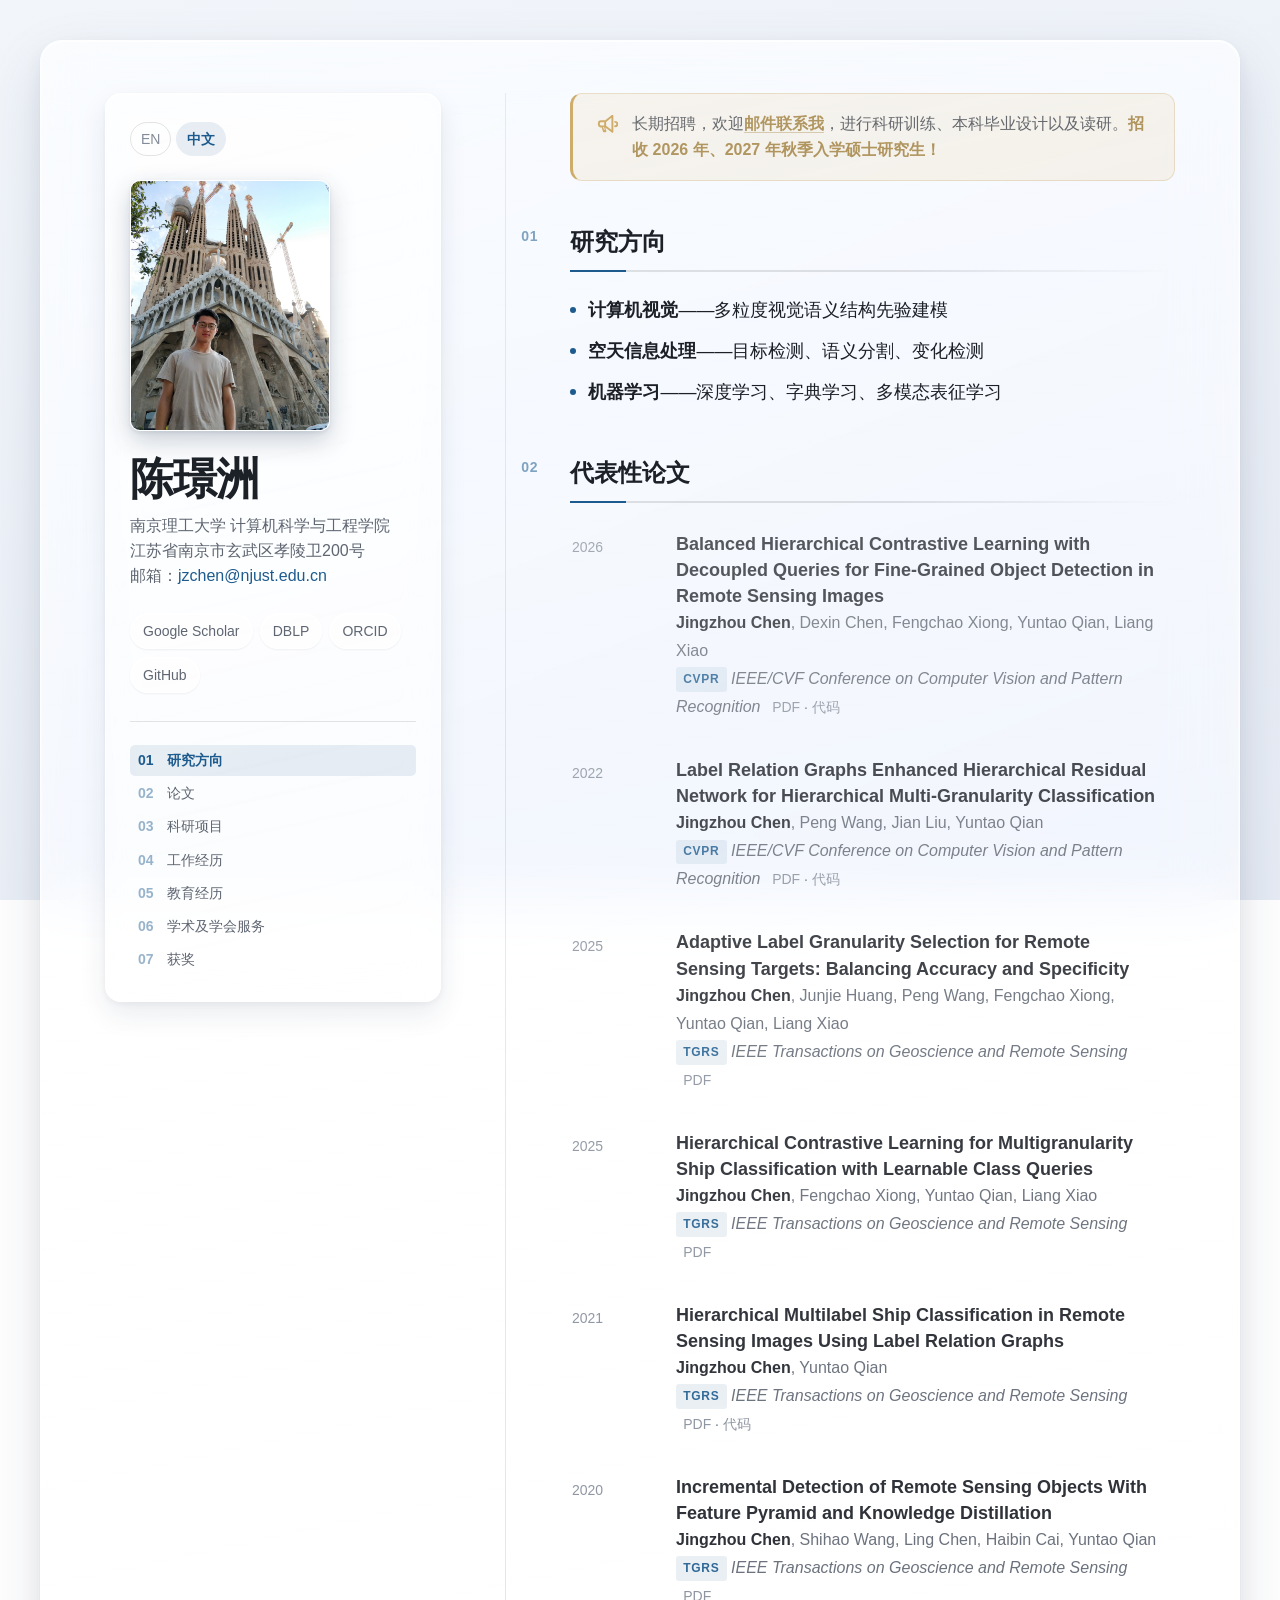
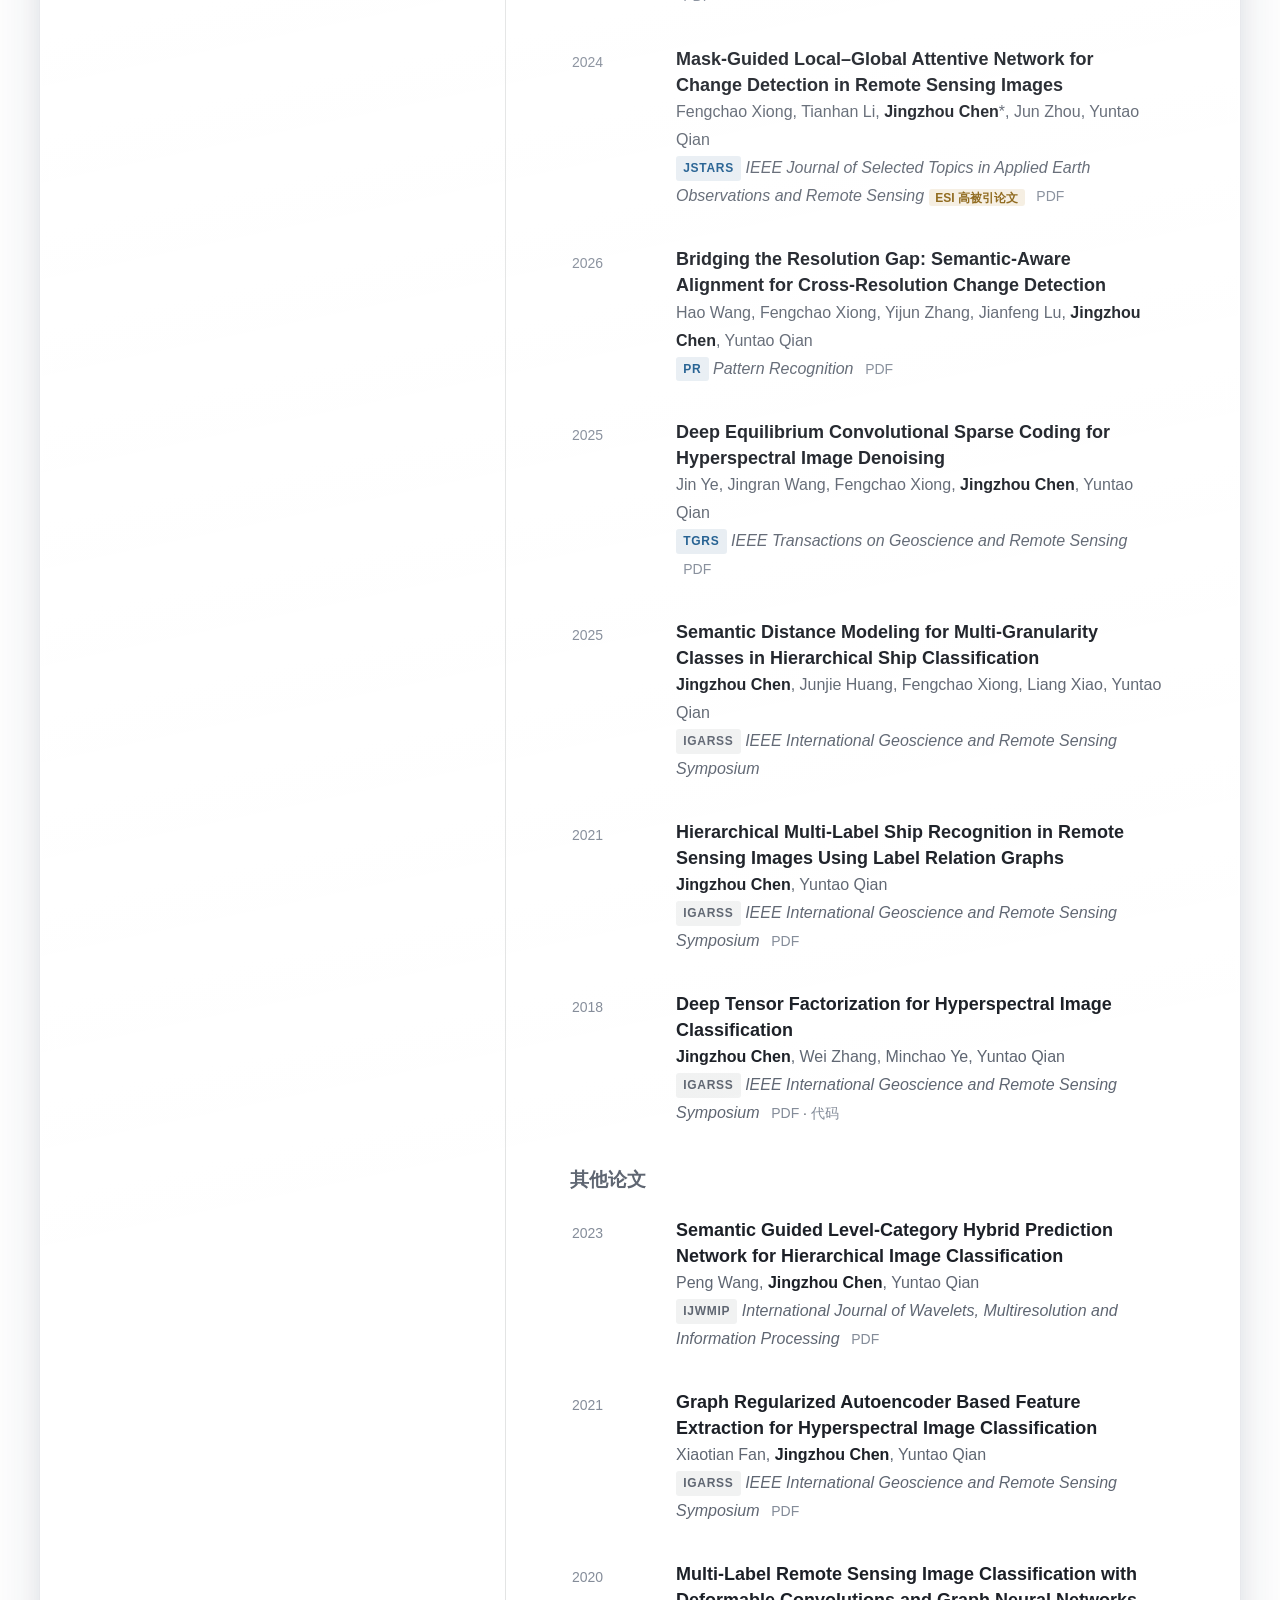
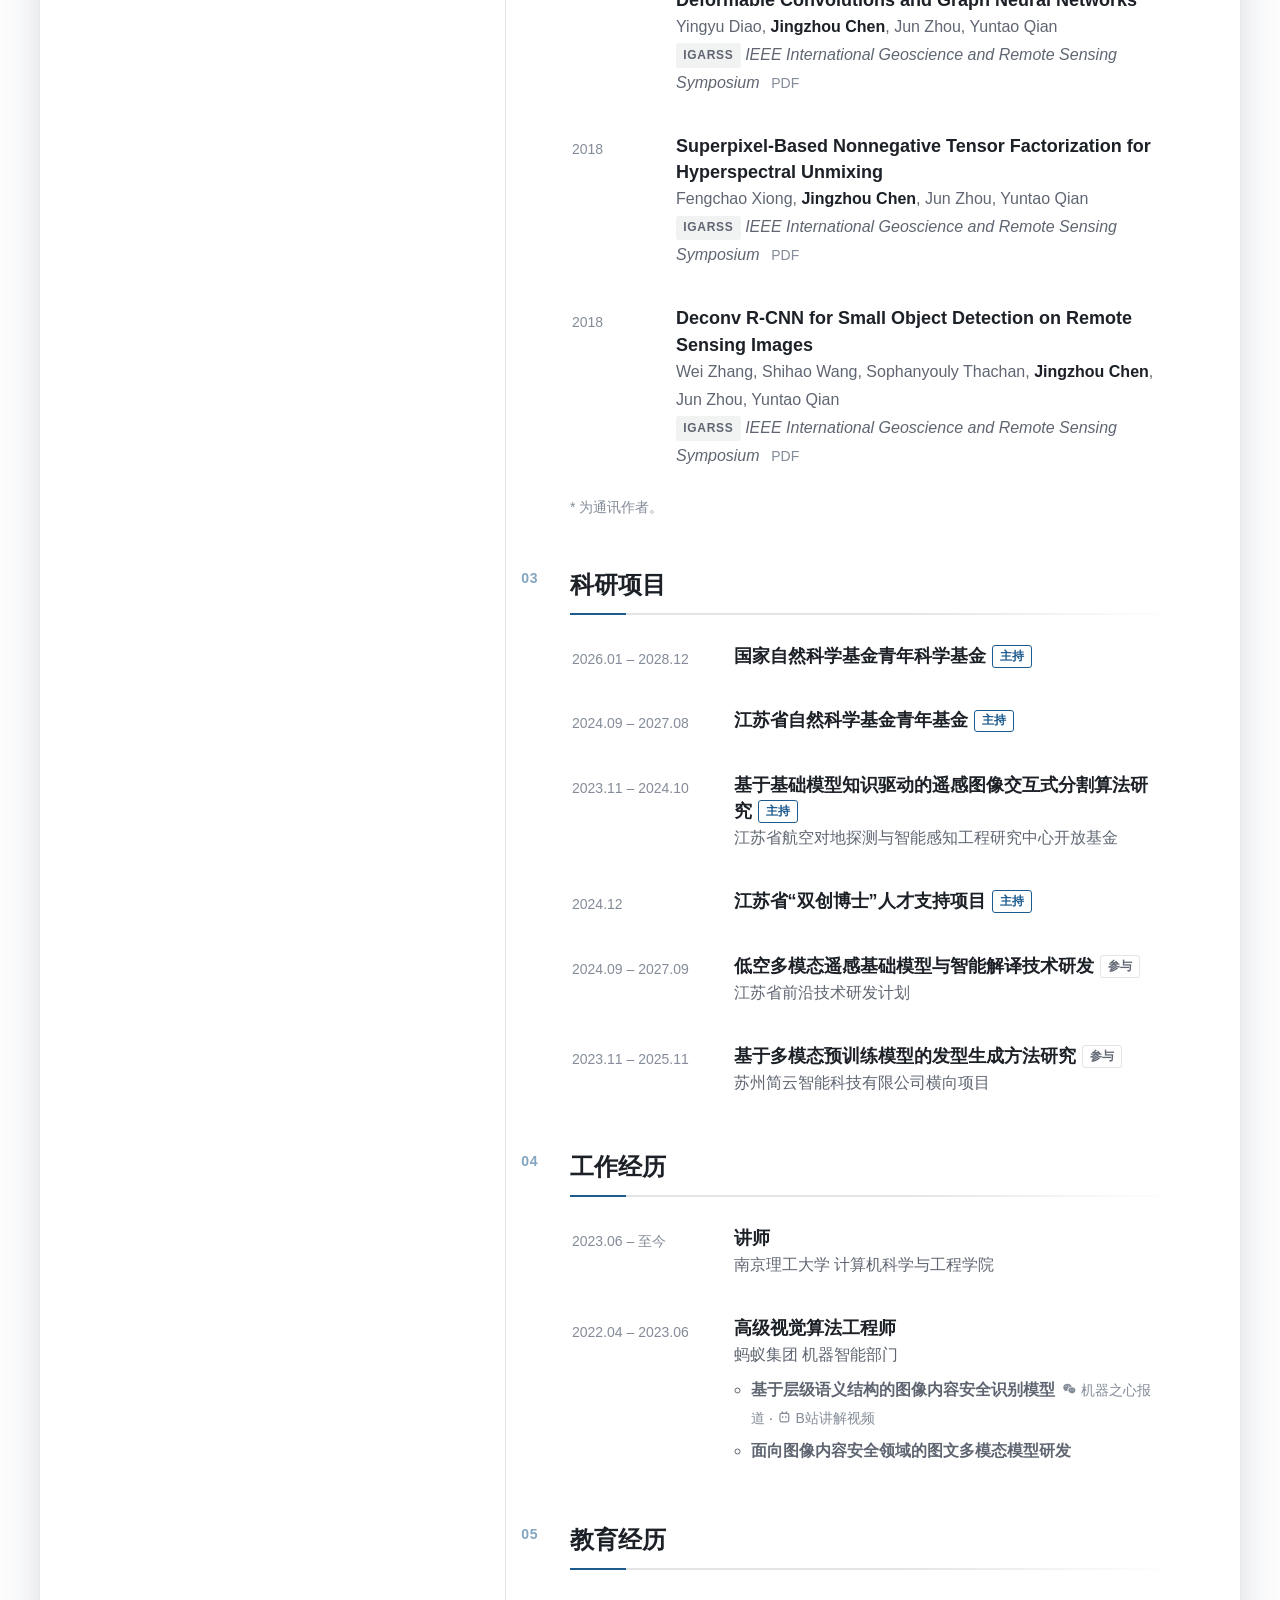
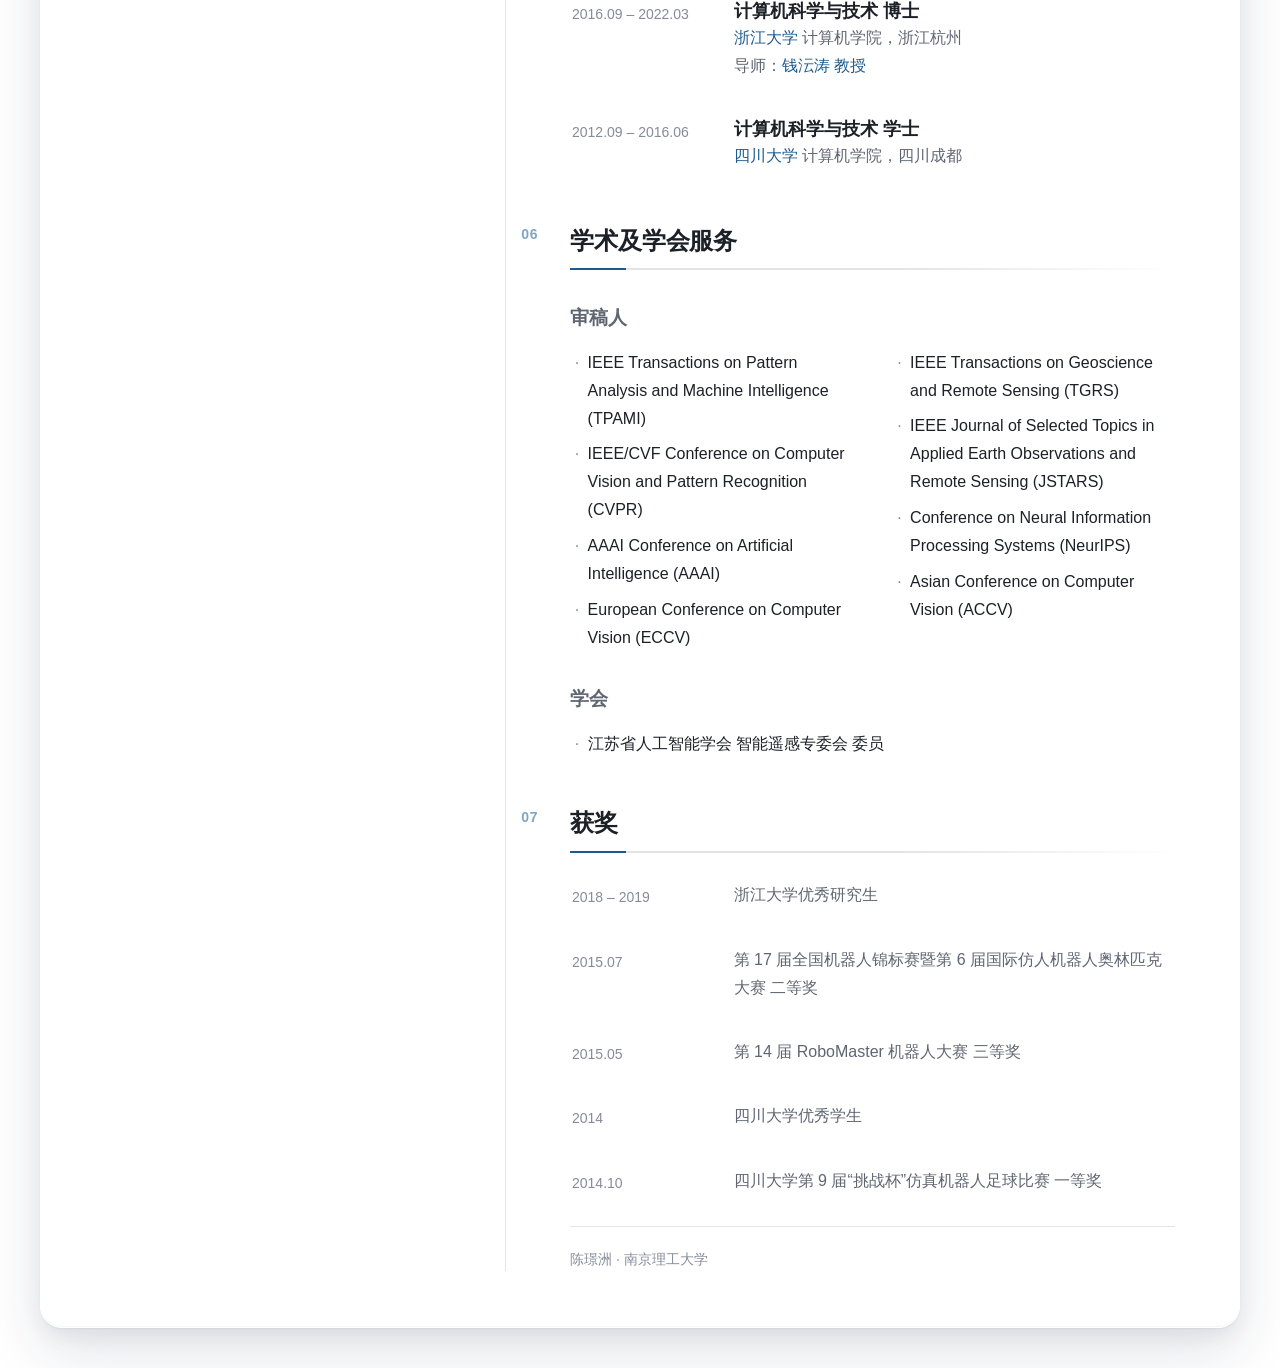
==== index-zh.html @ 7507fc31 "Rebuild homepage: bilingual, responsive, updated from new CV Replace the jemdoc table layout with a " ====
<!DOCTYPE html>
<html lang="zh-CN">
<head>
<meta charset="utf-8" />
<meta name="viewport" content="width=device-width, initial-scale=1" />
<title>陈璟洲 (Jingzhou Chen)</title>
<meta name="description" content="陈璟洲，南京理工大学计算机科学与工程学院讲师，研究方向为计算机视觉与空天信息处理。" />
<meta name="author" content="陈璟洲" />
<link rel="shortcut icon" href="favicon.ico" />
<link rel="alternate" hreflang="en" href="index.html" />
<link rel="alternate" hreflang="zh" href="index-zh.html" />
<link rel="stylesheet" href="style.css" />
</head>
<body class="zh">
<div class="wrap">

<aside class="sidebar">
  <nav class="lang" aria-label="语言">
    <a href="index.html" lang="en">EN</a>
    <a href="index-zh.html" class="on" aria-current="page">中文</a>
  </nav>

  <img class="portrait" src="photos/bio.jpg" alt="陈璟洲照片" width="200" height="244" />

  <h1>陈璟洲</h1>
  <p class="affil">
    南京理工大学 计算机科学与工程学院<br />
    江苏省南京市玄武区孝陵卫200号<br />
    邮箱：<a href="mailto:jzchen@njust.edu.cn">jzchen@njust.edu.cn</a>
  </p>

  <nav class="links">
    <a href="https://scholar.google.com/citations?hl=zh-CN&amp;user=h1VJq4kAAAAJ">Google Scholar</a>
    <a href="https://dblp.org/pid/229/5791.html">DBLP</a>
    <a href="https://orcid.org/0000-0001-7297-4945">ORCID</a>
    <a href="https://github.com/MonsterZhZh">GitHub</a>
  </nav>

  <ul class="toc">
    <li><a href="#research">研究方向</a></li>
    <li><a href="#publications">论文</a></li>
    <li><a href="#grants">科研项目</a></li>
    <li><a href="#experience">工作经历</a></li>
    <li><a href="#education">教育经历</a></li>
    <li><a href="#service">学术及学会服务</a></li>
    <li><a href="#awards">获奖</a></li>
  </ul>
</aside>

<main class="content">

<aside class="notice">
  <svg class="notice-ico" viewBox="0 0 24 24" fill="currentColor" aria-hidden="true"><path d="M18.5 3.1a1 1 0 0 0-1.06.1L10.6 8.5H6.2A3.2 3.2 0 0 0 3 11.7v1.1a3.2 3.2 0 0 0 3.2 3.2h.7l1.3 4.3a1 1 0 0 0 1 .7h1.6a1 1 0 0 0 .95-1.3L10.6 16h.02l6.82 5.3A1 1 0 0 0 19 20.5V4a1 1 0 0 0-.5-.9ZM17 18.5l-5.5-4.3V10.3L17 6v12.5ZM6.2 10.5h3.3v3.5H6.2a1.2 1.2 0 0 1-1.2-1.2v-1.1a1.2 1.2 0 0 1 1.2-1.2Zm3.1 8-.9-3h.9l.9 3h-.9Z"/><path d="M20.8 9.2a1 1 0 0 0 0 2 1.3 1.3 0 0 1 0 2.6 1 1 0 0 0 0 2 3.3 3.3 0 0 0 0-6.6Z"/></svg>
  <p>长期招聘，欢迎<a href="mailto:jzchen@njust.edu.cn">邮件联系我</a>，进行科研训练、本科毕业设计以及读研。<b>招收 2026 年、2027 年秋季入学硕士研究生！</b></p>
</aside>


<section id="research">
  <h2>研究方向</h2>
  <ul class="interests">
    <li><b>计算机视觉</b>——多粒度视觉语义结构先验建模</li>
    <li><b>空天信息处理</b>——目标检测、语义分割、变化检测</li>
    <li><b>机器学习</b>——深度学习、字典学习、多模态表征学习</li>
  </ul>
</section>

<section id="publications">
  <h2>代表性论文</h2>
  <ol class="list">

    <li class="entry">
      <div class="when">2026</div>
      <div>
        <div class="title">Balanced Hierarchical Contrastive Learning with Decoupled Queries for Fine-Grained Object Detection in Remote Sensing Images</div>
        <div class="authors"><span class="me">Jingzhou Chen</span>, Dexin Chen, Fengchao Xiong, Yuntao Qian, Liang Xiao</div>
        <div class="venue">
          <span class="tag major">CVPR</span>
          <i>IEEE/CVF Conference on Computer Vision and Pattern Recognition</i>
          <span class="res"><a href="https://openaccess.thecvf.com/content/CVPR2026/html/Chen_Balanced_Hierarchical_Contrastive_Learning_with_Decoupled_Queries_for_Fine-grained_Object_CVPR_2026_paper.html">PDF</a> &middot; <a href="https://github.com/chncdx/BHCL">代码</a></span>
        </div>
      </div>
    </li>

    <li class="entry">
      <div class="when">2022</div>
      <div>
        <div class="title">Label Relation Graphs Enhanced Hierarchical Residual Network for Hierarchical Multi-Granularity Classification</div>
        <div class="authors"><span class="me">Jingzhou Chen</span>, Peng Wang, Jian Liu, Yuntao Qian</div>
        <div class="venue">
          <span class="tag major">CVPR</span>
          <i>IEEE/CVF Conference on Computer Vision and Pattern Recognition</i>
          <span class="res"><a href="pub/HRN.pdf">PDF</a> &middot; <a href="https://github.com/MonsterZhZh/HRN">代码</a></span>
        </div>
      </div>
    </li>

    <li class="entry">
      <div class="when">2025</div>
      <div>
        <div class="title">Adaptive Label Granularity Selection for Remote Sensing Targets: Balancing Accuracy and Specificity</div>
        <div class="authors"><span class="me">Jingzhou Chen</span>, Junjie Huang, Peng Wang, Fengchao Xiong, Yuntao Qian, Liang Xiao</div>
        <div class="venue">
          <span class="tag major">TGRS</span>
          <i>IEEE Transactions on Geoscience and Remote Sensing</i>
          <span class="res"><a href="https://ieeexplore.ieee.org/document/11145164/">PDF</a></span>
        </div>
      </div>
    </li>

    <li class="entry">
      <div class="when">2025</div>
      <div>
        <div class="title">Hierarchical Contrastive Learning for Multigranularity Ship Classification with Learnable Class Queries</div>
        <div class="authors"><span class="me">Jingzhou Chen</span>, Fengchao Xiong, Yuntao Qian, Liang Xiao</div>
        <div class="venue">
          <span class="tag major">TGRS</span>
          <i>IEEE Transactions on Geoscience and Remote Sensing</i>
          <span class="res"><a href="https://ieeexplore.ieee.org/document/10994992/">PDF</a></span>
        </div>
      </div>
    </li>

    <li class="entry">
      <div class="when">2021</div>
      <div>
        <div class="title">Hierarchical Multilabel Ship Classification in Remote Sensing Images Using Label Relation Graphs</div>
        <div class="authors"><span class="me">Jingzhou Chen</span>, Yuntao Qian</div>
        <div class="venue">
          <span class="tag major">TGRS</span>
          <i>IEEE Transactions on Geoscience and Remote Sensing</i>
          <span class="res"><a href="pub/HMC.pdf">PDF</a> &middot; <a href="https://github.com/MonsterZhZh/HMC">代码</a></span>
        </div>
      </div>
    </li>

    <li class="entry">
      <div class="when">2020</div>
      <div>
        <div class="title">Incremental Detection of Remote Sensing Objects With Feature Pyramid and Knowledge Distillation</div>
        <div class="authors"><span class="me">Jingzhou Chen</span>, Shihao Wang, Ling Chen, Haibin Cai, Yuntao Qian</div>
        <div class="venue">
          <span class="tag major">TGRS</span>
          <i>IEEE Transactions on Geoscience and Remote Sensing</i>
          <span class="res"><a href="pub/incremental.pdf">PDF</a></span>
        </div>
      </div>
    </li>

    <li class="entry">
      <div class="when">2024</div>
      <div>
        <div class="title">Mask-Guided Local–Global Attentive Network for Change Detection in Remote Sensing Images</div>
        <div class="authors">Fengchao Xiong, Tianhan Li, <span class="me">Jingzhou Chen</span>*, Jun Zhou, Yuntao Qian</div>
        <div class="venue">
          <span class="tag major">JSTARS</span>
          <i>IEEE Journal of Selected Topics in Applied Earth Observations and Remote Sensing</i>
          <span class="honor">ESI 高被引论文</span>
          <span class="res"><a href="https://ieeexplore.ieee.org/document/10381757?source=authoralert">PDF</a></span>
        </div>
      </div>
    </li>

    <li class="entry">
      <div class="when">2026</div>
      <div>
        <div class="title">Bridging the Resolution Gap: Semantic-Aware Alignment for Cross-Resolution Change Detection</div>
        <div class="authors">Hao Wang, Fengchao Xiong, Yijun Zhang, Jianfeng Lu, <span class="me">Jingzhou Chen</span>, Yuntao Qian</div>
        <div class="venue">
          <span class="tag major">PR</span>
          <i>Pattern Recognition</i>
          <span class="res"><a href="https://doi.org/10.1016/j.patcog.2026.113053">PDF</a></span>
        </div>
      </div>
    </li>

    <li class="entry">
      <div class="when">2025</div>
      <div>
        <div class="title">Deep Equilibrium Convolutional Sparse Coding for Hyperspectral Image Denoising</div>
        <div class="authors">Jin Ye, Jingran Wang, Fengchao Xiong, <span class="me">Jingzhou Chen</span>, Yuntao Qian</div>
        <div class="venue">
          <span class="tag major">TGRS</span>
          <i>IEEE Transactions on Geoscience and Remote Sensing</i>
          <span class="res"><a href="https://ieeexplore.ieee.org/document/11142815/">PDF</a></span>
        </div>
      </div>
    </li>

    <li class="entry">
      <div class="when">2025</div>
      <div>
        <div class="title">Semantic Distance Modeling for Multi-Granularity Classes in Hierarchical Ship Classification</div>
        <div class="authors"><span class="me">Jingzhou Chen</span>, Junjie Huang, Fengchao Xiong, Liang Xiao, Yuntao Qian</div>
        <div class="venue">
          <span class="tag">IGARSS</span>
          <i>IEEE International Geoscience and Remote Sensing Symposium</i>
        </div>
      </div>
    </li>

    <li class="entry">
      <div class="when">2021</div>
      <div>
        <div class="title">Hierarchical Multi-Label Ship Recognition in Remote Sensing Images Using Label Relation Graphs</div>
        <div class="authors"><span class="me">Jingzhou Chen</span>, Yuntao Qian</div>
        <div class="venue">
          <span class="tag">IGARSS</span>
          <i>IEEE International Geoscience and Remote Sensing Symposium</i>
          <span class="res"><a href="pub/HMC_Ship.pdf">PDF</a></span>
        </div>
      </div>
    </li>

    <li class="entry">
      <div class="when">2018</div>
      <div>
        <div class="title">Deep Tensor Factorization for Hyperspectral Image Classification</div>
        <div class="authors"><span class="me">Jingzhou Chen</span>, Wei Zhang, Minchao Ye, Yuntao Qian</div>
        <div class="venue">
          <span class="tag">IGARSS</span>
          <i>IEEE International Geoscience and Remote Sensing Symposium</i>
          <span class="res"><a href="pub/Deep_Tensor.pdf">PDF</a> &middot; <a href="https://github.com/MonsterZhZh/DEEP-TENSOR-FACTORIZATION-FOR-HYPERSPECTRAL-IMAGE-CLASSIFICATION">代码</a></span>
        </div>
      </div>
    </li>

  </ol>

  <h3>其他论文</h3>
  <ol class="list">

    <li class="entry">
      <div class="when">2023</div>
      <div>
        <div class="title">Semantic Guided Level-Category Hybrid Prediction Network for Hierarchical Image Classification</div>
        <div class="authors">Peng Wang, <span class="me">Jingzhou Chen</span>, Yuntao Qian</div>
        <div class="venue">
          <span class="tag">IJWMIP</span>
          <i>International Journal of Wavelets, Multiresolution and Information Processing</i>
          <span class="res"><a href="https://arxiv.org/abs/2211.12277">PDF</a></span>
        </div>
      </div>
    </li>

    <li class="entry">
      <div class="when">2021</div>
      <div>
        <div class="title">Graph Regularized Autoencoder Based Feature Extraction for Hyperspectral Image Classification</div>
        <div class="authors">Xiaotian Fan, <span class="me">Jingzhou Chen</span>, Yuntao Qian</div>
        <div class="venue">
          <span class="tag">IGARSS</span>
          <i>IEEE International Geoscience and Remote Sensing Symposium</i>
          <span class="res"><a href="pub/xtfan.pdf">PDF</a></span>
        </div>
      </div>
    </li>

    <li class="entry">
      <div class="when">2020</div>
      <div>
        <div class="title">Multi-Label Remote Sensing Image Classification with Deformable Convolutions and Graph Neural Networks</div>
        <div class="authors">Yingyu Diao, <span class="me">Jingzhou Chen</span>, Jun Zhou, Yuntao Qian</div>
        <div class="venue">
          <span class="tag">IGARSS</span>
          <i>IEEE International Geoscience and Remote Sensing Symposium</i>
          <span class="res"><a href="pub/dyyu.pdf">PDF</a></span>
        </div>
      </div>
    </li>

    <li class="entry">
      <div class="when">2018</div>
      <div>
        <div class="title">Superpixel-Based Nonnegative Tensor Factorization for Hyperspectral Unmixing</div>
        <div class="authors">Fengchao Xiong, <span class="me">Jingzhou Chen</span>, Jun Zhou, Yuntao Qian</div>
        <div class="venue">
          <span class="tag">IGARSS</span>
          <i>IEEE International Geoscience and Remote Sensing Symposium</i>
          <span class="res"><a href="pub/fcxiong.pdf">PDF</a></span>
        </div>
      </div>
    </li>

    <li class="entry">
      <div class="when">2018</div>
      <div>
        <div class="title">Deconv R-CNN for Small Object Detection on Remote Sensing Images</div>
        <div class="authors">Wei Zhang, Shihao Wang, Sophanyouly Thachan, <span class="me">Jingzhou Chen</span>, Jun Zhou, Yuntao Qian</div>
        <div class="venue">
          <span class="tag">IGARSS</span>
          <i>IEEE International Geoscience and Remote Sensing Symposium</i>
          <span class="res"><a href="pub/wzhang.pdf">PDF</a></span>
        </div>
      </div>
    </li>

  </ol>
  <p class="note">* 为通讯作者。</p>
</section>

<section id="grants">
  <h2>科研项目</h2>
  <ul class="list timeline">

    <li class="entry">
      <div class="when">2026.01 – 2028.12</div>
      <div>
        <div class="title">国家自然科学基金青年科学基金<span class="role-chip pi">主持</span></div>
      </div>
    </li>

    <li class="entry">
      <div class="when">2024.09 – 2027.08</div>
      <div>
        <div class="title">江苏省自然科学基金青年基金<span class="role-chip pi">主持</span></div>
      </div>
    </li>

    <li class="entry">
      <div class="when">2023.11 – 2024.10</div>
      <div>
        <div class="title">基于基础模型知识驱动的遥感图像交互式分割算法研究<span class="role-chip pi">主持</span></div>
        <div class="venue">江苏省航空对地探测与智能感知工程研究中心开放基金</div>
      </div>
    </li>

    <li class="entry">
      <div class="when">2024.12</div>
      <div>
        <div class="title">江苏省“双创博士”人才支持项目<span class="role-chip pi">主持</span></div>
      </div>
    </li>

    <li class="entry">
      <div class="when">2024.09 – 2027.09</div>
      <div>
        <div class="title">低空多模态遥感基础模型与智能解译技术研发<span class="role-chip">参与</span></div>
        <div class="venue">江苏省前沿技术研发计划</div>
      </div>
    </li>


    <li class="entry">
      <div class="when">2023.11 – 2025.11</div>
      <div>
        <div class="title">基于多模态预训练模型的发型生成方法研究<span class="role-chip">参与</span></div>
        <div class="venue">苏州简云智能科技有限公司横向项目</div>
      </div>
    </li>

  </ul>
</section>

<section id="experience">
  <h2>工作经历</h2>
  <ul class="list timeline">
    <li class="entry">
      <div class="when">2023.06 – 至今</div>
      <div>
        <div class="title">讲师</div>
        <div class="venue">南京理工大学 计算机科学与工程学院</div>
      </div>
    </li>
    <li class="entry">
      <div class="when">2022.04 – 2023.06</div>
      <div>
        <div class="title">高级视觉算法工程师</div>
        <div class="venue">蚂蚁集团 机器智能部门</div>
        <ul class="sub">
          <li><b>基于层级语义结构的图像内容安全识别模型</b><span class="res"><a href="https://mp.weixin.qq.com/s/Rsdyly-2O77h52Byd1TcYw"><svg class="ico" viewBox="0 0 24 24" fill="currentColor" aria-hidden="true"><path d="M8.9 3C5.1 3 2 5.7 2 9c0 1.9 1 3.5 2.6 4.7l-.6 2 2.3-1.2c.7.2 1.5.3 2.3.3h.4a5.3 5.3 0 0 1-.2-1.4c0-3.1 2.9-5.6 6.5-5.6h.6C15.2 4.9 12.3 3 8.9 3ZM6.6 5.9a.9.9 0 1 1 0 1.8.9.9 0 0 1 0-1.8Zm4.6 0a.9.9 0 1 1 0 1.8.9.9 0 0 1 0-1.8Z"/><path d="M22 13.4c0-2.7-2.6-4.8-5.8-4.8s-5.8 2.1-5.8 4.8 2.6 4.8 5.8 4.8c.7 0 1.3-.1 1.9-.3l1.8 1-.5-1.6c1.6-.9 2.6-2.3 2.6-3.9Zm-7.7-1.3a.8.8 0 1 1 0 1.6.8.8 0 0 1 0-1.6Zm3.9 0a.8.8 0 1 1 0 1.6.8.8 0 0 1 0-1.6Z"/></svg>机器之心报道</a> &middot; <a href="https://www.bilibili.com/video/BV1u3411u7uh/"><svg class="ico" viewBox="0 0 24 24" fill="currentColor" aria-hidden="true"><path d="M7.4 2.3a1 1 0 0 1 1.4 0L11 4.5h2l2.2-2.2a1 1 0 0 1 1.4 1.4l-.8.8h.4a4 4 0 0 1 4 4v8a4 4 0 0 1-4 4H7.8a4 4 0 0 1-4-4v-8a4 4 0 0 1 4-4h.4l-.8-.8a1 1 0 0 1 0-1.4Zm.4 4.2a2 2 0 0 0-2 2v8a2 2 0 0 0 2 2h8.4a2 2 0 0 0 2-2v-8a2 2 0 0 0-2-2H7.8Zm1.6 3.3a1 1 0 0 1 1 1v1.5a1 1 0 1 1-2 0v-1.5a1 1 0 0 1 1-1Zm5.2 0a1 1 0 0 1 1 1v1.5a1 1 0 1 1-2 0v-1.5a1 1 0 0 1 1-1Z"/></svg>B站讲解视频</a></span></li>
          <li><b>面向图像内容安全领域的图文多模态模型研发</b></li>
        </ul>
      </div>
    </li>
  </ul>
</section>

<section id="education">
  <h2>教育经历</h2>
  <ul class="list timeline">
    <li class="entry">
      <div class="when">2016.09 – 2022.03</div>
      <div>
        <div class="title">计算机科学与技术 博士</div>
        <div class="venue">
          <a href="http://www.zju.edu.cn/">浙江大学</a> 计算机学院，浙江杭州<br />
          导师：<a href="https://person.zju.edu.cn/en/0098296">钱沄涛 教授</a>
        </div>
      </div>
    </li>
    <li class="entry">
      <div class="when">2012.09 – 2016.06</div>
      <div>
        <div class="title">计算机科学与技术 学士</div>
        <div class="venue">
          <a href="https://www.scu.edu.cn/">四川大学</a> 计算机学院，四川成都
        </div>
      </div>
    </li>
  </ul>
</section>

<section id="service">
  <h2>学术及学会服务</h2>

  <h3>审稿人</h3>
  <ul class="inline cols2">
    <li>IEEE Transactions on Pattern Analysis and Machine Intelligence (TPAMI)</li>
    <li>IEEE/CVF Conference on Computer Vision and Pattern Recognition (CVPR)</li>
    <li>AAAI Conference on Artificial Intelligence (AAAI)</li>
    <li>European Conference on Computer Vision (ECCV)</li>
    <li>IEEE Transactions on Geoscience and Remote Sensing (TGRS)</li>
    <li>IEEE Journal of Selected Topics in Applied Earth Observations and Remote Sensing (JSTARS)</li>
    <li>Conference on Neural Information Processing Systems (NeurIPS)</li>
    <li>Asian Conference on Computer Vision (ACCV)</li>
  </ul>

  <h3>学会</h3>
  <ul class="inline">
    <li>江苏省人工智能学会 智能遥感专委会 委员</li>
  </ul>
</section>


<section id="awards">
  <h2>获奖</h2>
  <ul class="list timeline">
    <li class="entry">
      <div class="when">2018 – 2019</div>
      <div class="venue">浙江大学优秀研究生</div>
    </li>
    <li class="entry">
      <div class="when">2015.07</div>
      <div class="venue">第 17 届全国机器人锦标赛暨第 6 届国际仿人机器人奥林匹克大赛 二等奖</div>
    </li>
    <li class="entry">
      <div class="when">2015.05</div>
      <div class="venue">第 14 届 RoboMaster 机器人大赛 三等奖</div>
    </li>
    <li class="entry">
      <div class="when">2014</div>
      <div class="venue">四川大学优秀学生</div>
    </li>
    <li class="entry">
      <div class="when">2014.10</div>
      <div class="venue">四川大学第 9 届“挑战杯”仿真机器人足球比赛 一等奖</div>
    </li>
  </ul>
</section>

<footer>
  <span>陈璟洲 &middot; 南京理工大学</span>
</footer>

</main>
</div>

<script>
/* Highlight the sidebar entry for whichever section is currently in view. */
(function () {
  var links = Array.prototype.slice.call(document.querySelectorAll('.toc a'));
  if (!links.length) return;

  var sections = links.map(function (a) {
    return document.querySelector(a.getAttribute('href'));
  });

  var queued = false;
  function update() {
    queued = false;
    var probe = window.scrollY + window.innerHeight * 0.22;
    var current = 0;
    for (var i = 0; i < sections.length; i++) {
      if (!sections[i]) continue;
      var top = sections[i].getBoundingClientRect().top + window.scrollY;
      if (top <= probe) current = i;
    }
    /* pin to the last entry at the page bottom — but only when the page is
       actually scrollable, otherwise this misfires before images settle */
    var scrollable = document.documentElement.scrollHeight - window.innerHeight;
    if (scrollable > 8 && window.scrollY >= scrollable - 4) {
      current = sections.length - 1;
    }
    for (var j = 0; j < links.length; j++) {
      links[j].classList.toggle('on', j === current);
    }
  }

  function onScroll() {
    if (!queued) { queued = true; requestAnimationFrame(update); }
  }

  addEventListener('scroll', onScroll, { passive: true });
  addEventListener('resize', onScroll);
  addEventListener('load', onScroll);   /* re-measure once images have sized */
  update();
})();
</script>
</body>
</html>
---- style.css ----
/* ---------------------------------------------------------------
   Jingzhou Chen — academic homepage
   Two-column glass layout (sticky sidebar + content) on wide screens.
   Shared by index.html (EN) and index-zh.html (ZH).
   --------------------------------------------------------------- */

:root {
  --fg:        #1c2027;
  --muted:     #5f6672;
  --faint:     #848c99;
  --rule:      rgba(28, 32, 39, .12);
  --accent:    #1d5b8e;
  --accent-bg: rgba(29, 91, 142, .10);
  --tag-bg:    rgba(28, 32, 39, .06);

  --glass:      rgba(255, 255, 255, .42);
  --glass-edge: rgba(255, 255, 255, .8);
  /* stacked shadows + an inner bevel read as thickness, not a flat pane */
  --glass-shadow:
      0 1px 2px rgba(24, 44, 74, .06),
      0 8px 20px rgba(24, 44, 74, .07),
      0 24px 60px rgba(24, 44, 74, .12),
      inset 0 1px 0 rgba(255, 255, 255, .85),
      inset 0 -1px 0 rgba(24, 44, 74, .06);
  --panel:      rgba(255, 255, 255, .34);
  --panel-edge: rgba(255, 255, 255, .7);
  --panel-shadow:
      0 2px 6px rgba(24, 44, 74, .05),
      0 12px 28px rgba(24, 44, 74, .09),
      inset 0 1px 0 rgba(255, 255, 255, .8);

  --base1: #f2f6fb;
  --base2: #e6ebf4;

  /* recruiting notice — deliberately off the page's blue-grey palette */
  --notice-bg:     rgba(214, 158, 46, .13);
  --notice-edge:   rgba(178, 130, 30, .30);
  --notice-accent: #b5831f;
  --notice-strong: #8a6212;

  /* Arial for Latin, KaiTi for CJK — fallback runs per glyph */
  --font: Arial, "Helvetica Neue", Helvetica,
          KaiTi, "Kaiti SC", STKaiti, "TW-Kai", 楷体,
          "AR PL UKai CN", "Songti SC", serif;

  /* type scale — each step maps to one level of the hierarchy */
  --t-name:    2.75rem;  /* page owner            */
  --t-section: 1.5rem;   /* section heading       */
  --t-sub:     1.2rem;   /* sub-heading           */
  --t-body:    1.125rem; /* body copy, item title */
  --t-meta:    1rem;     /* authors, venue, notes */
  --t-small:   .875rem;  /* dates, resource links */
  --t-micro:   .75rem;   /* tags, chips           */
}

@media (prefers-color-scheme: dark) {
  :root {
    --fg:        #e7e9ec;
    --muted:     #a3a9b4;
    --faint:     #868d99;
    --rule:      rgba(231, 233, 236, .14);
    --accent:    #8ec0e8;
    --accent-bg: rgba(142, 192, 232, .14);
    --tag-bg:    rgba(231, 233, 236, .08);

    --glass:      rgba(30, 34, 42, .44);
    --glass-edge: rgba(255, 255, 255, .14);
    --glass-shadow:
        0 1px 2px rgba(0, 0, 0, .30),
        0 8px 20px rgba(0, 0, 0, .30),
        0 24px 60px rgba(0, 0, 0, .42),
        inset 0 1px 0 rgba(255, 255, 255, .13),
        inset 0 -1px 0 rgba(0, 0, 0, .25);
    --panel:      rgba(255, 255, 255, .055);
    --panel-edge: rgba(255, 255, 255, .11);
    --panel-shadow:
        0 2px 6px rgba(0, 0, 0, .25),
        0 12px 28px rgba(0, 0, 0, .32),
        inset 0 1px 0 rgba(255, 255, 255, .10);

    --base1: #101319;
    --base2: #0a0c10;

    --notice-bg:     rgba(214, 168, 74, .13);
    --notice-edge:   rgba(214, 168, 74, .27);
    --notice-accent: #d9b168;
    --notice-strong: #ecc98d;
  }
}

*, *::before, *::after { box-sizing: border-box; }

html { min-height: 100%; scroll-behavior: smooth; }
@media (prefers-reduced-motion: reduce) {
  html { scroll-behavior: auto; }
  * { transition: none !important; }
}

body {
  margin: 0;
  min-height: 100vh;
  color: var(--fg);
  font-family: var(--font);
  font-size: 18px;
  line-height: 1.62;
  -webkit-font-smoothing: antialiased;

  background: linear-gradient(158deg, var(--base1) 0%, var(--base2) 100%);
  background-attachment: fixed;
}

/* CJK copy gets a touch more leading */
body.zh { line-height: 1.75; }

/* ---------- glass shell: sidebar + content ---------- */

.wrap {
  max-width: 96rem;
  /* explicit width, so the background frame survives even when the viewport
     is narrower than max-width (where `auto` margins would collapse to 0) */
  width: calc(100% - 5rem);
  margin: 2.5rem auto;
  padding: 3.25rem 4rem 3.5rem;

  display: grid;
  grid-template-columns: 21rem 1fr;
  gap: 4rem;
  align-items: start;

  position: relative;
  background: var(--glass);
  -webkit-backdrop-filter: blur(30px) saturate(175%);
  backdrop-filter: blur(30px) saturate(175%);
  border: 1px solid var(--glass-edge);
  border-radius: 22px;
  box-shadow: var(--glass-shadow);
}

/* specular sheen across the top edge — the cue that sells "glass" */
.wrap::before {
  content: "";
  position: absolute;
  inset: 0;
  border-radius: inherit;
  pointer-events: none;
  background: linear-gradient(
      168deg,
      rgba(255, 255, 255, .38) 0%,
      rgba(255, 255, 255, .10) 22%,
      transparent 45%);
}
@media (prefers-color-scheme: dark) {
  .wrap::before {
    background: linear-gradient(
        168deg,
        rgba(255, 255, 255, .09) 0%,
        rgba(255, 255, 255, .03) 22%,
        transparent 45%);
  }
}

/* inner rim — light gathering at the edge of the pane */
.wrap::after {
  content: "";
  position: absolute;
  inset: 0;
  border-radius: inherit;
  pointer-events: none;
  box-shadow:
      inset 0 0 0 1px rgba(255, 255, 255, .34),
      inset 0 0 30px rgba(255, 255, 255, .18);
}
@media (prefers-color-scheme: dark) {
  .wrap::after {
    box-shadow:
        inset 0 0 0 1px rgba(255, 255, 255, .07),
        inset 0 0 30px rgba(255, 255, 255, .045);
  }
}

/* if the browser cannot blur, lean on opacity so text stays readable */
@supports not ((backdrop-filter: blur(1px)) or (-webkit-backdrop-filter: blur(1px))) {
  :root { --glass: rgba(255, 255, 255, .90); --panel: rgba(255, 255, 255, .72); }
  @media (prefers-color-scheme: dark) {
    :root { --glass: rgba(26, 29, 35, .93); --panel: rgba(255, 255, 255, .07); }
  }
}

/* ---------- recruiting notice ---------- */

.notice {
  display: flex;
  align-items: flex-start;
  gap: .9rem;
  margin-bottom: 2.5rem;
  padding: 1.05rem 1.35rem;
  background: var(--notice-bg);
  border: 1px solid var(--notice-edge);
  border-left: 3px solid var(--notice-accent);
  border-radius: 12px;
  font-size: var(--t-meta);
  line-height: 1.65;
}

.notice p { margin: 0; font-size: inherit; max-width: none; }
.notice b { color: var(--notice-strong); font-weight: 700; }
.notice a {
  color: var(--notice-strong);
  font-weight: 700;
  border-bottom: 1px solid rgba(138, 98, 18, .45);
}
.notice a:hover { border-bottom-color: currentColor; }
@media (prefers-color-scheme: dark) {
  .notice a { border-bottom-color: rgba(236, 201, 141, .45); }
}

.notice-ico {
  width: 1.45em;
  height: 1.45em;
  flex-shrink: 0;
  margin-top: .1em;
  color: var(--notice-accent);
}

/* the sidebar floats as a second pane above the base sheet */
.sidebar {
  position: sticky;
  top: 2rem;
  align-self: start;
  padding: 1.75rem 1.5rem 1.5rem;
  background: var(--panel);
  -webkit-backdrop-filter: blur(16px) saturate(150%);
  backdrop-filter: blur(16px) saturate(150%);
  border: 1px solid var(--panel-edge);
  border-radius: 16px;
  box-shadow: var(--panel-shadow);
}

/* a hairline rail anchors the two columns and gives the gutter a purpose */
.content {
  min-width: 0;
  padding-left: 4rem;
  border-left: 1px solid var(--rule);
  counter-reset: sec;
}

a {
  color: var(--accent);
  text-decoration: none;
  border-bottom: 1px solid transparent;
  transition: border-color .15s ease;
}
a:hover { border-bottom-color: var(--accent); }

/* ---------- language switch ---------- */

.lang {
  display: flex;
  gap: .3rem;
  margin-bottom: 1.5rem;
  font-size: var(--t-small);
}
.lang a {
  padding: .22rem .62rem;
  border-radius: 100px;
  color: var(--faint);
  border: 1px solid var(--rule);
}
.lang a:hover { color: var(--accent); border-color: var(--accent); }
.lang a.on {
  color: var(--accent);
  background: var(--accent-bg);
  border-color: transparent;
  font-weight: 700;
}

/* ---------- identity ---------- */

.portrait {
  width: 100%;
  max-width: 200px;
  height: auto;
  border-radius: 10px;
  display: block;
  margin-bottom: 1.4rem;
  border: 1px solid var(--panel-edge);
  box-shadow:
      0 2px 4px rgba(24, 44, 74, .10),
      0 10px 26px rgba(24, 44, 74, .22);
}

h1 {
  margin: 0 0 .7rem;
  font-size: var(--t-name);
  font-weight: 700;
  letter-spacing: -.02em;
  line-height: 1.12;
}
.affil {
  color: var(--muted);
  font-size: var(--t-meta);
  line-height: 1.55;
  margin: 0 0 1.5rem;
}

/* ---------- sidebar links ---------- */

.links {
  display: flex;
  flex-wrap: wrap;
  gap: .45rem;
  margin-bottom: 1.75rem;
  font-size: var(--t-small);
}
.links a {
  padding: .32rem .75rem;
  border: 1px solid var(--panel-edge);
  border-radius: 100px;
  color: var(--muted);
  background: rgba(255, 255, 255, .45);
  box-shadow:
      0 1px 2px rgba(24, 44, 74, .07),
      inset 0 1px 0 rgba(255, 255, 255, .9);
  transition: color .15s ease, border-color .15s ease, transform .15s ease, box-shadow .15s ease;
}
@media (prefers-color-scheme: dark) {
  .links a {
    background: rgba(255, 255, 255, .07);
    box-shadow:
        0 1px 2px rgba(0, 0, 0, .3),
        inset 0 1px 0 rgba(255, 255, 255, .09);
  }
}
.links a:hover {
  color: var(--accent);
  border-color: var(--accent);
  transform: translateY(-1px);
  box-shadow:
      0 4px 10px rgba(24, 44, 74, .14),
      inset 0 1px 0 rgba(255, 255, 255, .9);
}

/* ---------- sidebar section nav ---------- */

.toc {
  list-style: none;
  margin: 0;
  padding: 1.4rem 0 0;
  border-top: 1px solid var(--rule);
  font-size: var(--t-small);
  counter-reset: toc;
}
.toc li { counter-increment: toc; margin-bottom: .1rem; }
.toc a {
  display: block;
  color: var(--muted);
  padding: .22rem .5rem .22rem 2.3rem;
  border-radius: 5px;
  border-bottom: none;
  position: relative;
}
.toc a::before {
  content: counter(toc, decimal-leading-zero);
  position: absolute;
  left: .5rem;
  color: var(--accent);
  opacity: .45;
  font-weight: 700;
}
.toc a:hover {
  color: var(--accent);
  background: var(--accent-bg);
}

/* set by the scroll handler: marks the section currently in view */
.toc a.on {
  color: var(--accent);
  font-weight: 700;
  background: var(--accent-bg);
}
.toc a.on::before { opacity: 1; }

/* ---------- sections ---------- */

section { margin-bottom: 2.75rem; }
section:last-of-type { margin-bottom: 1.5rem; }

/* section headings carry an index numeral set into the left margin, and a
   rule that fades out to the right — editorial, but still quiet */
section { counter-increment: sec; }

h2 {
  position: relative;
  font-size: var(--t-section);
  font-weight: 700;
  letter-spacing: -.005em;
  color: var(--fg);
  padding-bottom: .55rem;
  margin: 0 0 1.4rem;
  border-bottom: none;
  background-image: linear-gradient(to right, var(--accent) 0 3.5rem, var(--rule) 3.5rem 55%, transparent 100%);
  background-repeat: no-repeat;
  background-position: 0 100%;
  background-size: 100% 2px;
}

h2::before {
  content: counter(sec, decimal-leading-zero);
  position: absolute;
  left: -4rem;
  top: .18em;
  width: 2rem;
  text-align: right;
  font-size: var(--t-small);
  font-weight: 700;
  letter-spacing: .04em;
  color: var(--accent);
  opacity: .55;
}

h3 {
  font-size: var(--t-sub);
  font-weight: 700;
  color: var(--muted);
  margin: 1.9rem 0 .9rem;
}

p { margin: 0 0 1rem; font-size: var(--t-body); }

/* running prose only — keeps line length readable on wide screens.
   Structured content (publications, grants, lists) stays full width. */
.sub { max-width: 82ch; }

/* ---------- research interests ---------- */

.interests { list-style: none; margin: 0; padding: 0; font-size: var(--t-body); }
.interests li {
  padding-left: 1.15rem;
  position: relative;
  margin-bottom: .6rem;
}
.interests li::before {
  content: "";
  position: absolute;
  left: 0; top: .68em;
  width: 6px; height: 6px;
  border-radius: 50%;
  background: var(--accent);
}
.interests b { font-weight: 700; }

/* ---------- two-column entries ---------- */

.list { list-style: none; margin: 0; padding: 0; }

.entry {
  display: grid;
  grid-template-columns: 5rem 1fr;
  gap: 1.5rem;
  margin-bottom: 1.55rem;
  padding: .35rem .75rem .35rem 0;
  margin-left: -.75rem;
  padding-left: .75rem;
  border-radius: 6px;
  border-left: 2px solid transparent;
  transition: background-color .2s ease, border-color .2s ease, box-shadow .2s ease;
}
.entry:hover {
  background: var(--panel);
  -webkit-backdrop-filter: blur(10px) saturate(140%);
  backdrop-filter: blur(10px) saturate(140%);
  border-left-color: var(--accent);
  box-shadow:
      0 2px 6px rgba(24, 44, 74, .07),
      0 10px 24px rgba(24, 44, 74, .09),
      inset 0 1px 0 rgba(255, 255, 255, .6);
}
@media (prefers-color-scheme: dark) {
  .entry:hover {
    box-shadow:
        0 2px 6px rgba(0, 0, 0, .3),
        0 10px 24px rgba(0, 0, 0, .35),
        inset 0 1px 0 rgba(255, 255, 255, .08);
  }
}

/* date ranges ("2022.04 – 2023.06") need a wider gutter than bare years */
.timeline .entry { grid-template-columns: 8.6rem 1fr; }

.when {
  font-size: var(--t-small);
  color: var(--faint);
  padding-top: .3em;
  white-space: nowrap;
}

.title {
  font-size: var(--t-body);
  font-weight: 700;
  line-height: 1.45;
}

.authors { color: var(--muted); font-size: var(--t-meta); }
.authors .me { color: var(--fg); font-weight: 700; }

.venue { font-size: var(--t-meta); color: var(--muted); }

.tag {
  display: inline-block;
  font-size: var(--t-micro);
  font-weight: 700;
  letter-spacing: .06em;
  padding: .12rem .45rem;
  border-radius: 3px;
  background: var(--tag-bg);
  color: var(--muted);
  vertical-align: 1px;
}
/* flagship venues carry the accent, so they read first */
.tag.major { background: var(--accent-bg); color: var(--accent); }

/* honours such as ESI Highly Cited */
.honor {
  font-size: var(--t-micro);
  font-weight: 700;
  padding: .1rem .42rem;
  border-radius: 3px;
  background: rgba(176, 122, 26, .13);
  color: #8a6212;
  white-space: nowrap;
}
@media (prefers-color-scheme: dark) {
  .honor { background: rgba(214, 168, 74, .16); color: #d9b168; }
}

.res { font-size: var(--t-small); margin-left: .45rem; }
.res a { color: var(--faint); }
.res a:hover { color: var(--accent); }

/* inline brand marks sit on the text baseline and inherit its colour */
.ico {
  width: 1.05em;
  height: 1.05em;
  vertical-align: -.16em;
  margin-right: .28em;
  flex-shrink: 0;
}

.sub {
  margin: .4rem 0 0;
  padding-left: 1.1rem;
  color: var(--muted);
  font-size: var(--t-meta);
}
.sub li { margin-bottom: .3rem; }

.note { font-size: var(--t-small); color: var(--faint); margin-top: -.3rem; }

/* role chip for grants (PI / Co-I) */
.role-chip {
  display: inline-block;
  font-size: var(--t-micro);
  font-weight: 700;
  padding: .1rem .45rem;
  border-radius: 3px;
  border: 1px solid var(--rule);
  color: var(--muted);
  margin-left: .4rem;
  vertical-align: 2px;
}
.role-chip.pi { border-color: var(--accent); color: var(--accent); }

/* ---------- plain bullet lists ---------- */

.inline { list-style: none; margin: 0; padding: 0; font-size: var(--t-meta); }
.inline li {
  margin-bottom: .48rem;
  padding-left: 1.1rem;
  position: relative;
}
.inline li::before {
  content: "·";
  position: absolute;
  left: .3rem;
  color: var(--faint);
}

/* two columns for the long reviewer list once there is room */
@media (min-width: 60rem) {
  .cols2 {
    columns: 2;
    column-gap: 2.5rem;
  }
  .cols2 li { break-inside: avoid; }
}

/* ---------- footer ---------- */

footer {
  border-top: 1px solid var(--rule);
  padding-top: 1.25rem;
  color: var(--faint);
  font-size: var(--t-small);
  display: flex;
  justify-content: space-between;
  flex-wrap: wrap;
  gap: .6rem;
}

/* ---------- responsive ---------- */

/* below the two-column threshold the sidebar becomes a normal header */
@media (max-width: 64rem) {
  .wrap {
    grid-template-columns: 1fr;
    gap: 2.5rem;
    max-width: 52rem;
    padding: 2.75rem 2.5rem 3rem;
  }
  .sidebar { position: static; padding: 1.5rem 1.4rem 1.35rem; }
  /* no side rail once the columns stack — pull the numeral inline instead */
  .content { padding-left: 0; border-left: none; }
  h2 { padding-left: 2.7rem; }
  h2::before { left: 0; width: auto; text-align: left; }
  .portrait {
    max-width: 150px;
    float: left;
    margin: 0 1.6rem .6rem 0;
  }
  .affil { overflow: hidden; }
  .links { clear: both; }
  .toc { display: none; }
}

@media (max-width: 40rem) {
  body { font-size: 17px; }
  .wrap {
    width: auto;
    margin: 0;
    padding: 2.25rem 1.2rem 3rem;
    border-radius: 0;
    border-left: none;
    border-right: none;
  }
  :root { --t-name: 2.1rem; --t-section: 1.3rem; }
  .portrait {
    float: none;
    margin: 0 0 1.1rem;
    max-width: 120px;
  }
  .entry, .timeline .entry {
    grid-template-columns: 1fr;
    gap: .15rem;
  }
  .when { padding-top: 0; }
}

/* ---------- print ---------- */

@media print {
  :root {
    --fg: #000; --muted: #333; --faint: #555;
    --rule: #ccc; --accent: #000;
    --accent-bg: #eee; --tag-bg: #eee;
  }
  body { background: #fff; }
  .links, .lang, .toc { display: none; }
  .wrap {
    display: block;
    max-width: none;
    margin: 0;
    padding: 0;
    background: none;
    border: none;
    box-shadow: none;
    backdrop-filter: none;
  }
  .wrap::before, .wrap::after { display: none; }
  .sidebar {
    position: static;
    margin-bottom: 1.5rem;
    padding: 0;
    background: none;
    border: none;
    box-shadow: none;
    backdrop-filter: none;
  }
  .content { padding-left: 0; border-left: none; }
  h2 { padding-left: 0; background: none; border-bottom: 1px solid #ccc; }
  h2::before { display: none; }
  .entry { margin-left: 0; padding-left: 0; border-left: none; background: none; }
  .portrait { max-width: 110px; float: left; margin: 0 1.2rem .5rem 0; }
  a { border-bottom: none; }
  section { break-inside: avoid; }
}
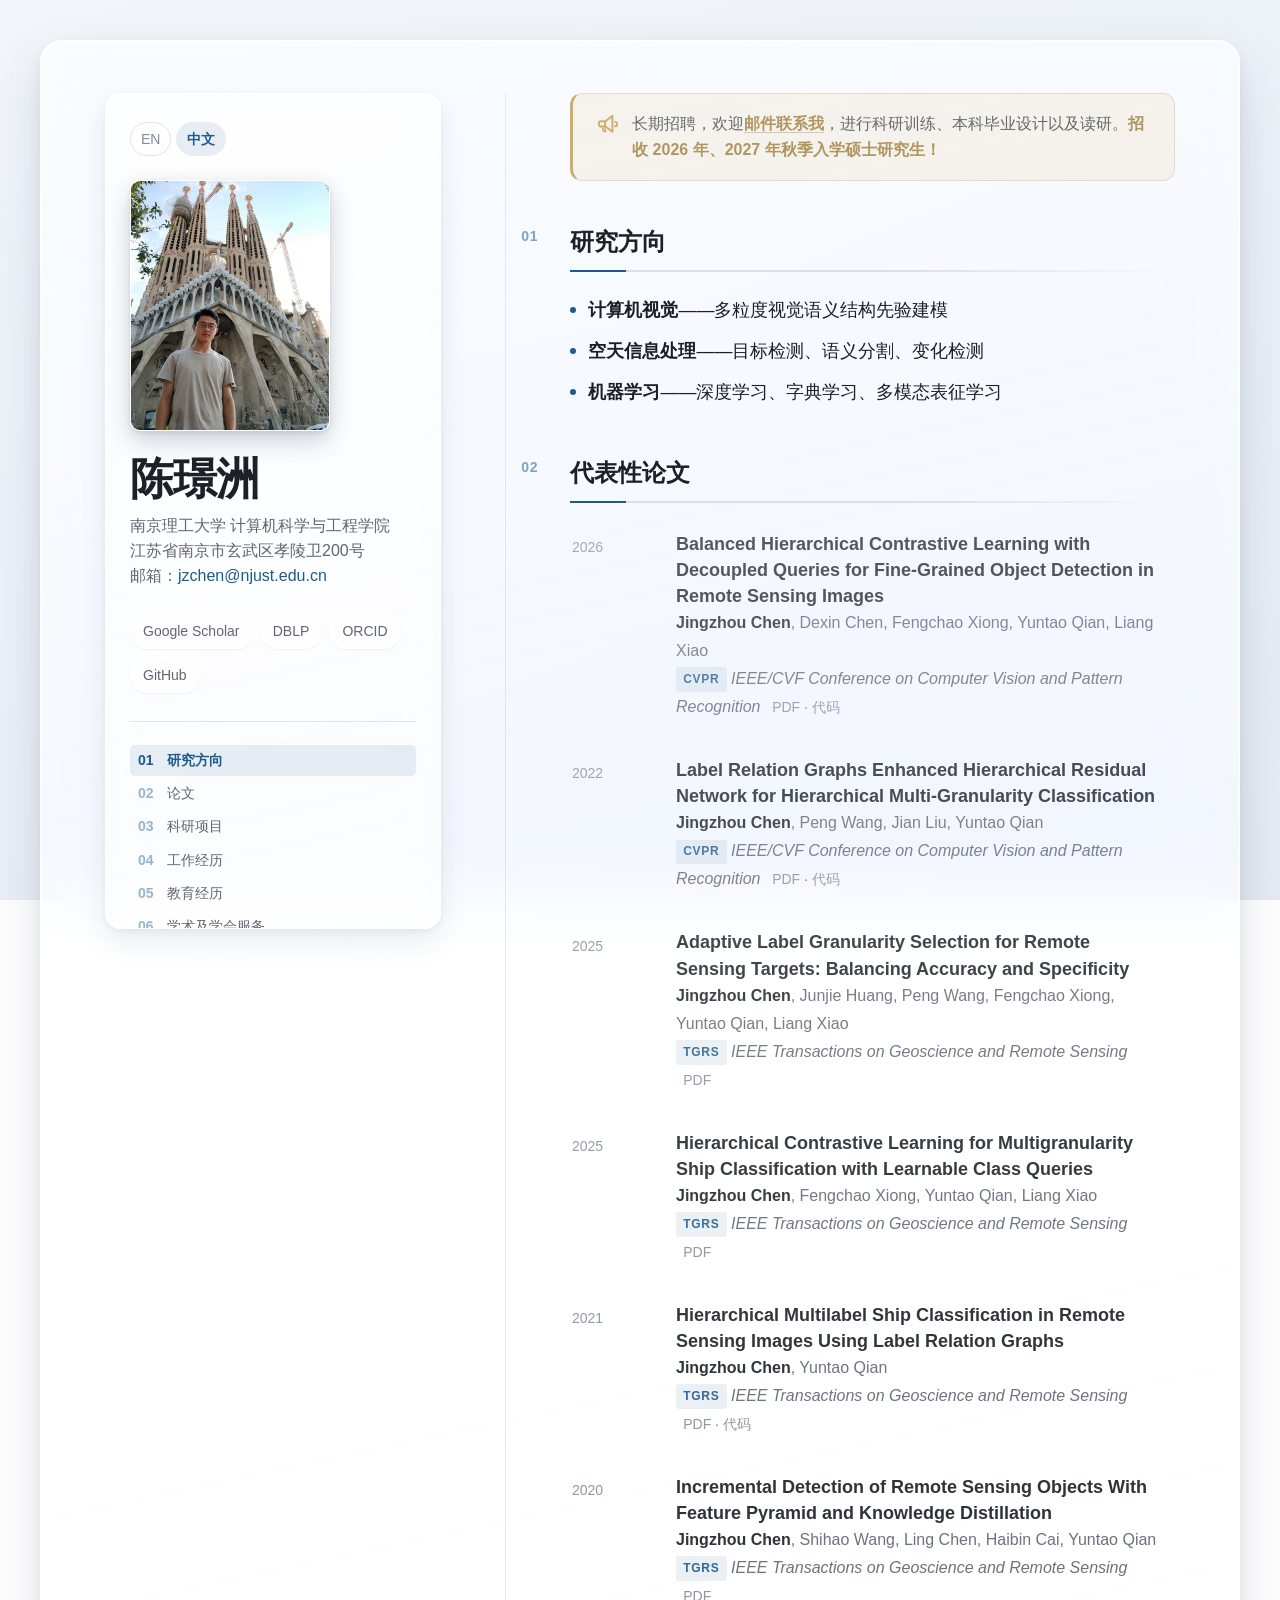
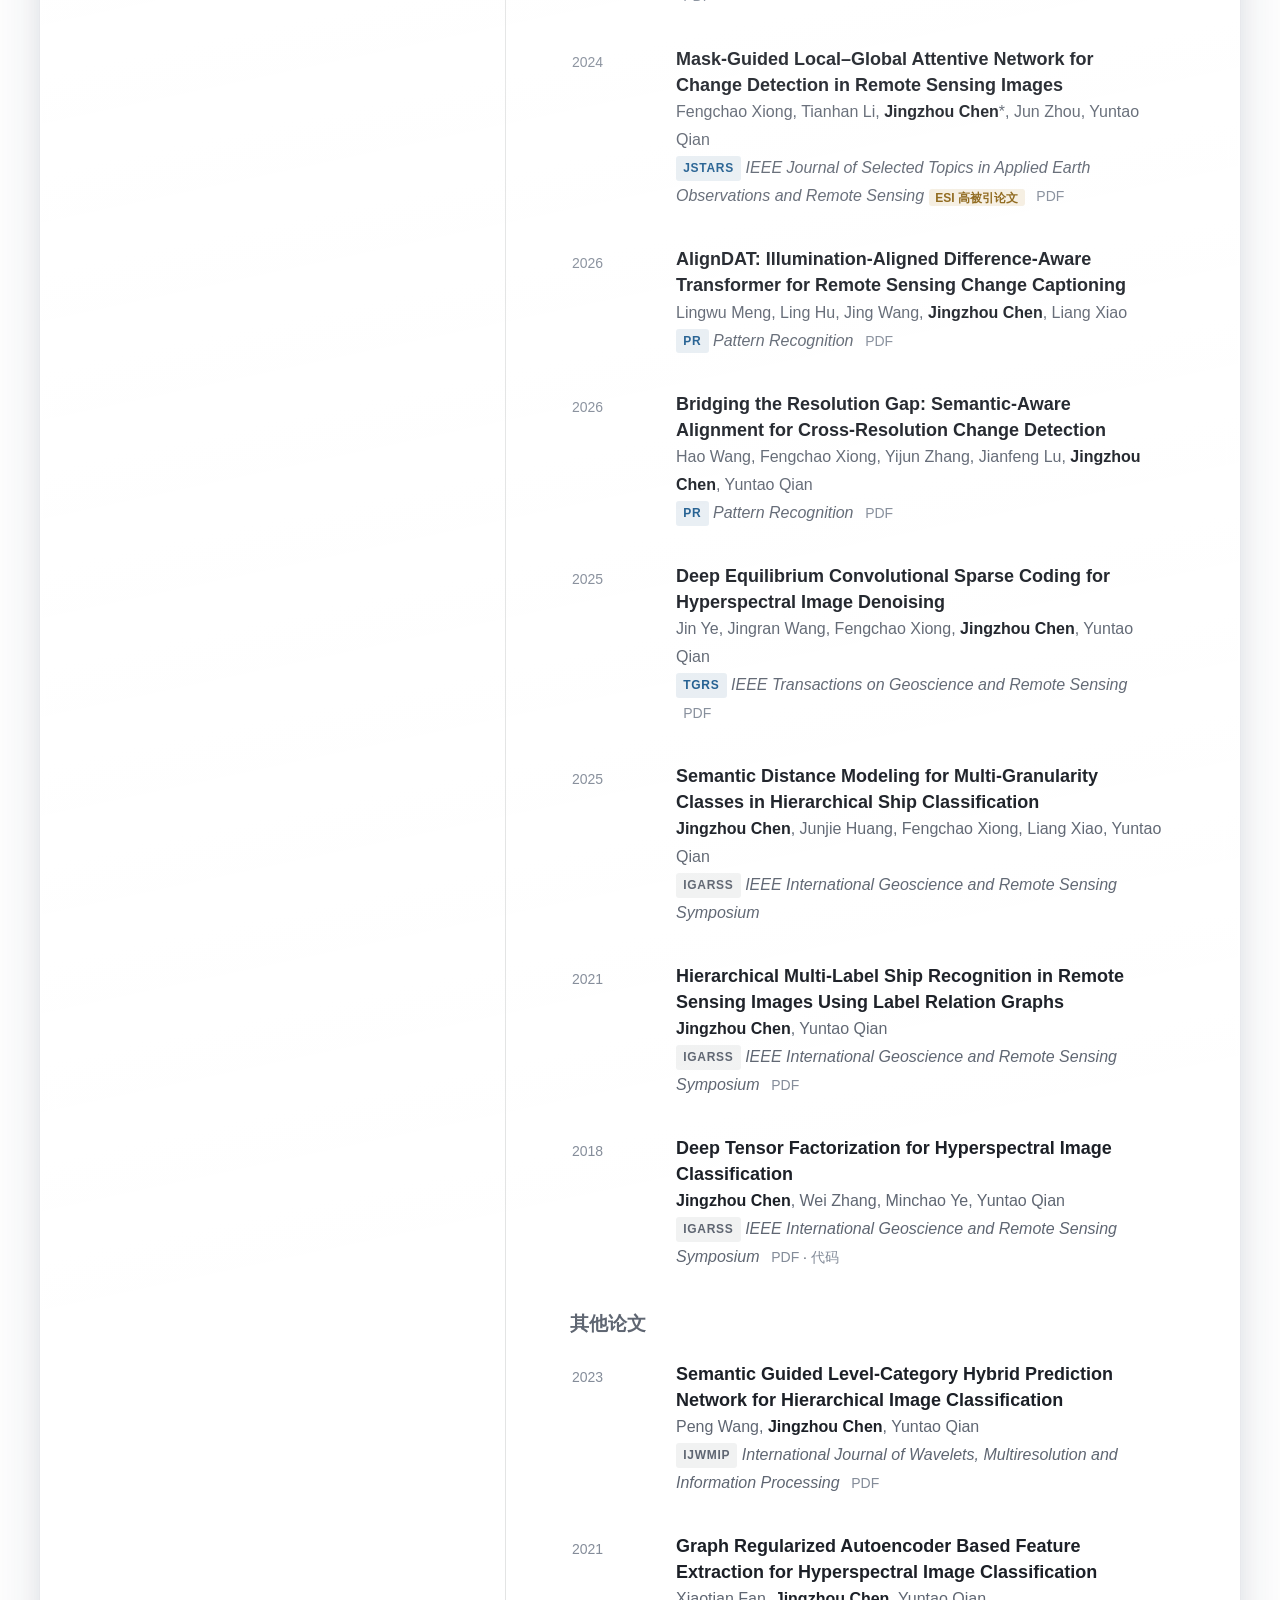
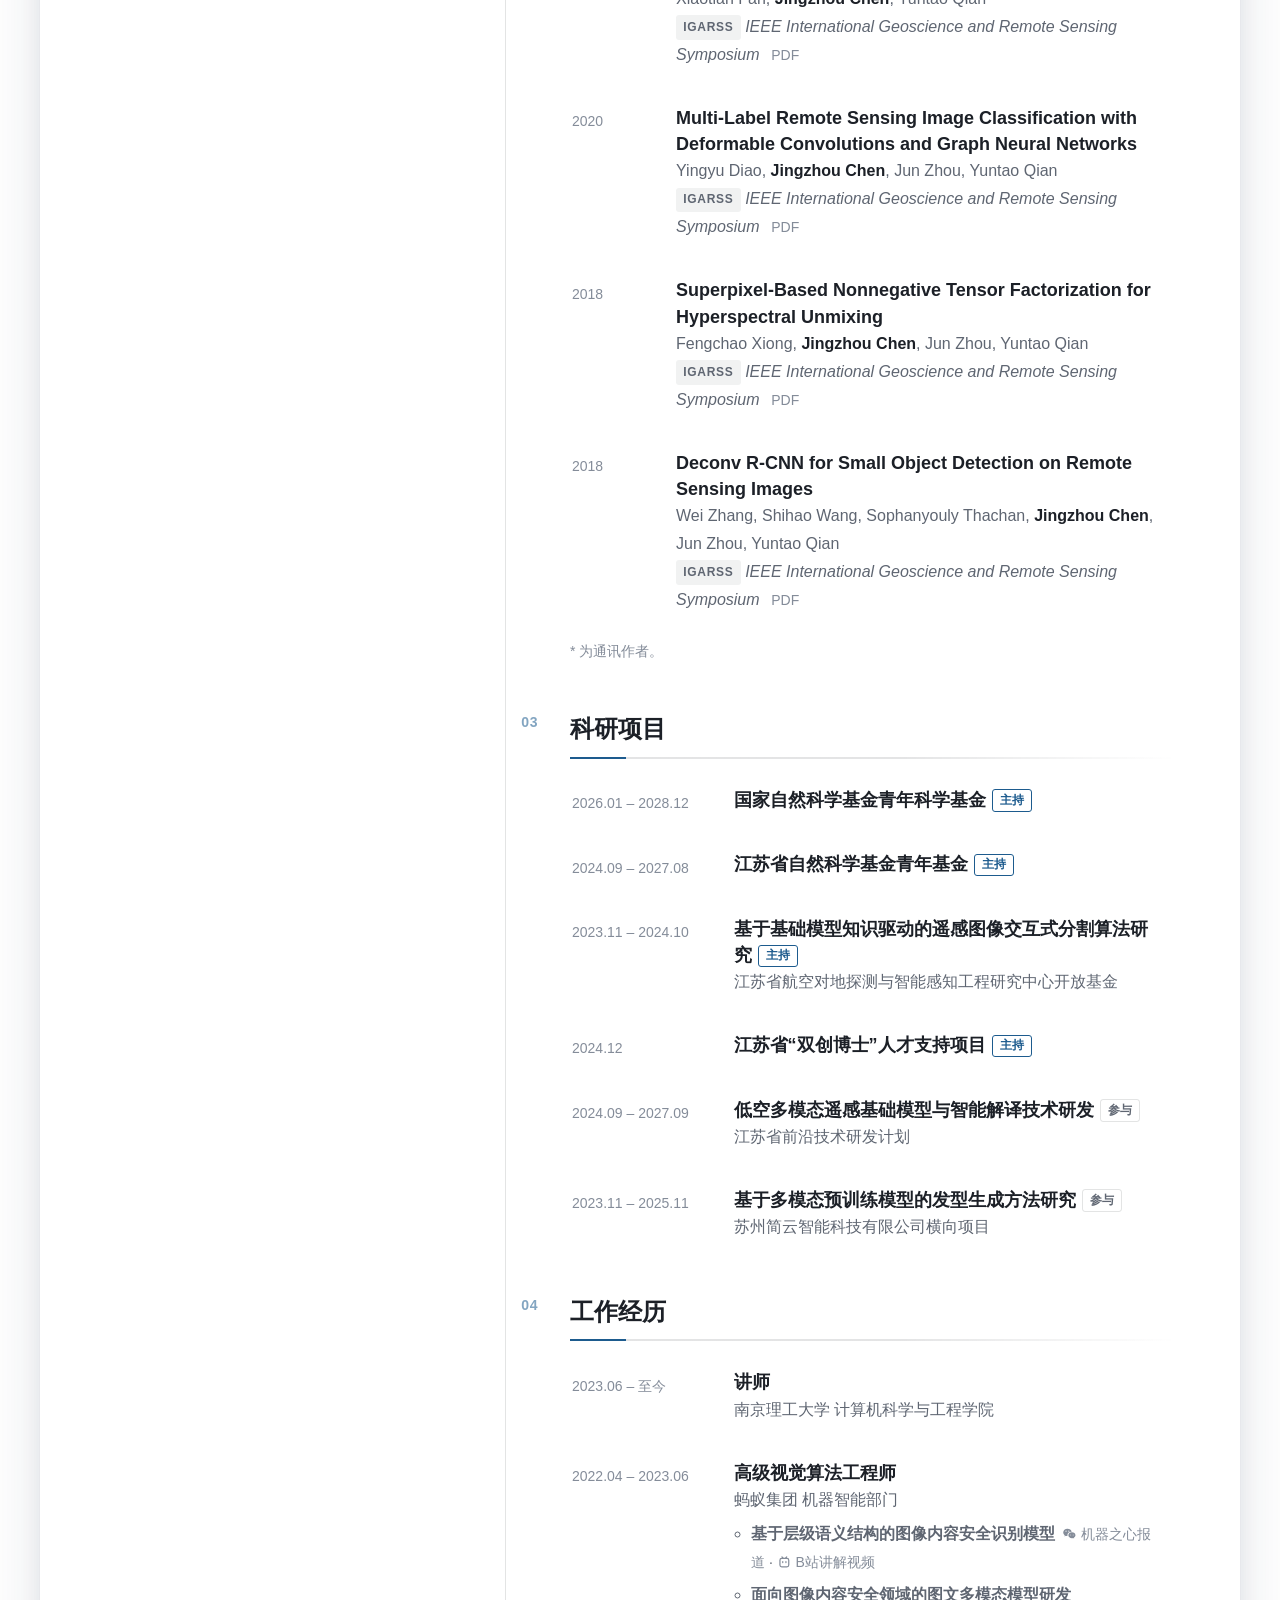
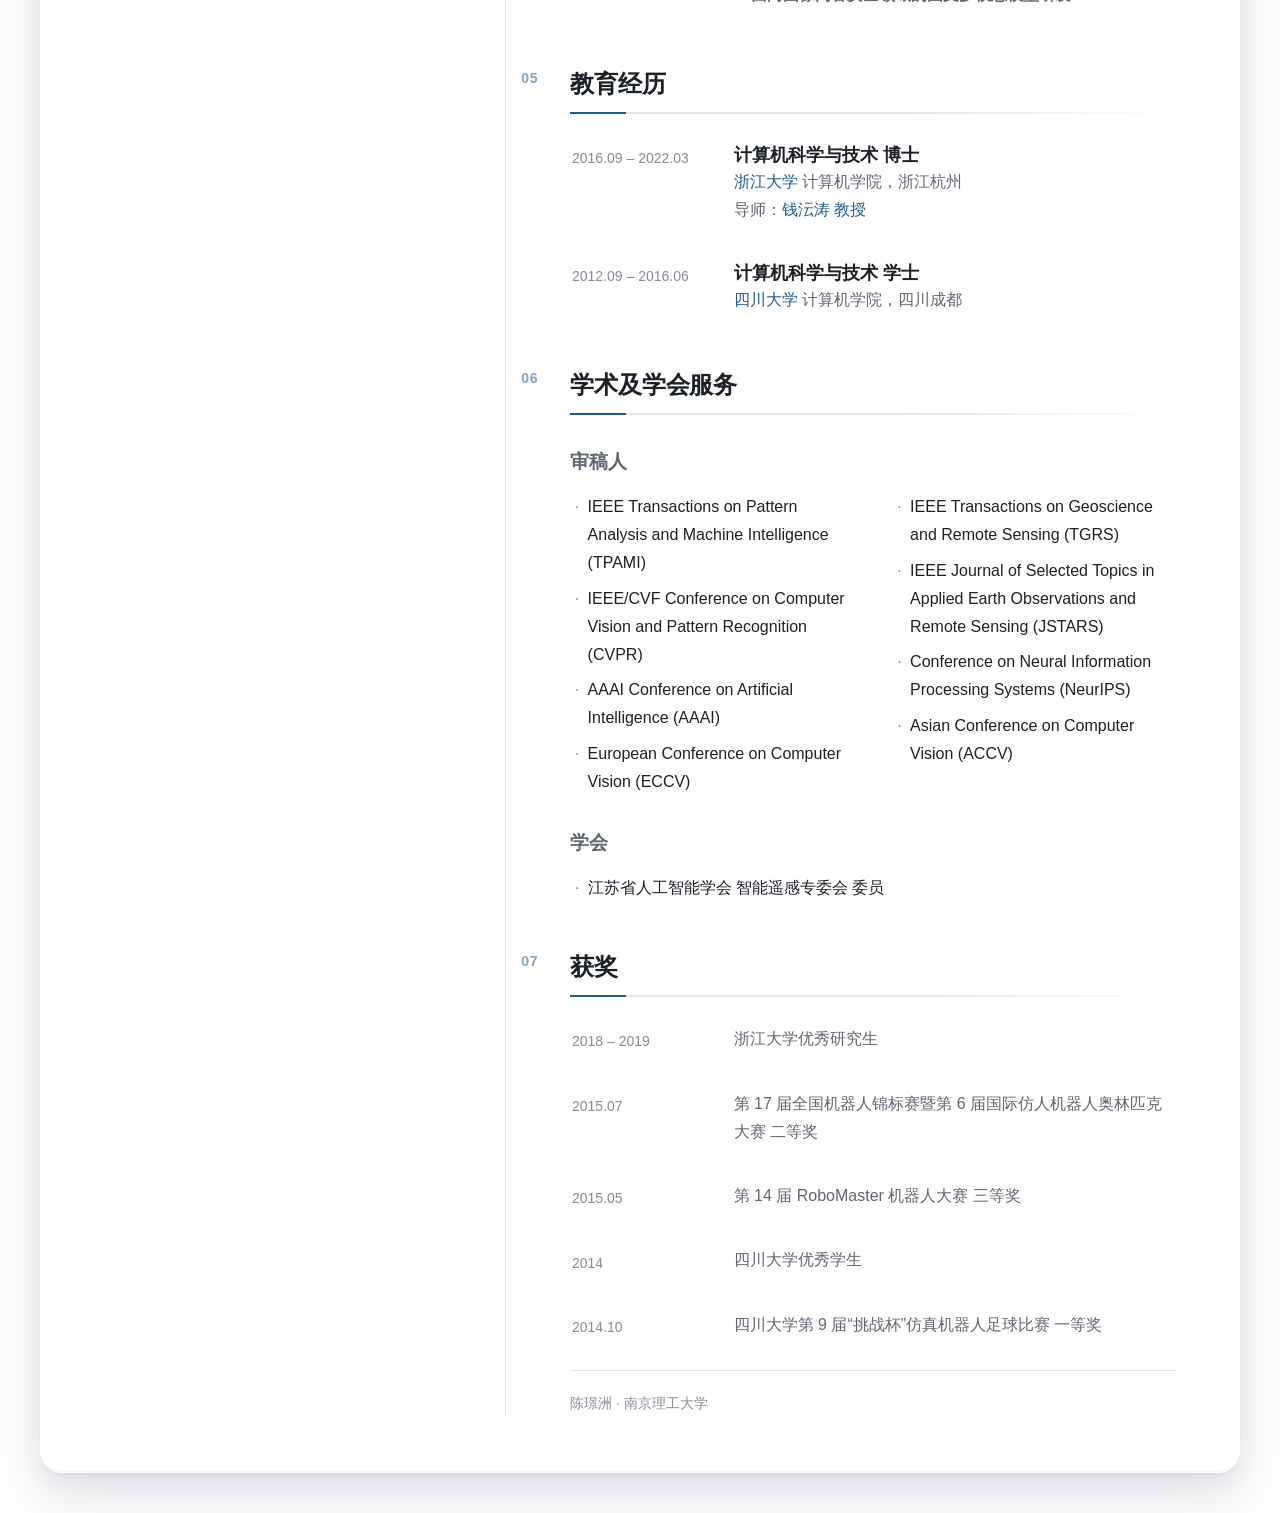
==== commit 81294c33: "Let the sidebar scroll on short viewports; add AlignDAT paper On viewports shorter than the sidebar," ====
--- a/index-zh.html
+++ b/index-zh.html
@@ -156,6 +156,19 @@
           <i>IEEE Journal of Selected Topics in Applied Earth Observations and Remote Sensing</i>
           <span class="honor">ESI 高被引论文</span>
           <span class="res"><a href="https://ieeexplore.ieee.org/document/10381757?source=authoralert">PDF</a></span>
+        </div>
+      </div>
+    </li>
+
+    <li class="entry">
+      <div class="when">2026</div>
+      <div>
+        <div class="title">AlignDAT: Illumination-Aligned Difference-Aware Transformer for Remote Sensing Change Captioning</div>
+        <div class="authors">Lingwu Meng, Ling Hu, Jing Wang, <span class="me">Jingzhou Chen</span>, Liang Xiao</div>
+        <div class="venue">
+          <span class="tag major">PR</span>
+          <i>Pattern Recognition</i>
+          <span class="res"><a href="https://doi.org/10.1016/j.patcog.2026.114693">PDF</a></span>
         </div>
       </div>
     </li>
--- a/style.css
+++ b/style.css
@@ -227,6 +227,15 @@
   position: sticky;
   top: 2rem;
   align-self: start;
+
+  /* On short viewports the sidebar is taller than the screen and its lower
+     entries become unreachable. Cap it to the visible height and let it
+     scroll on its own — the wheel drives it whenever the cursor is over it,
+     and `contain` stops that scroll from chaining to the page underneath. */
+  max-height: calc(100vh - 4rem);
+  overflow-y: auto;
+  overscroll-behavior: contain;
+
   padding: 1.75rem 1.5rem 1.5rem;
   background: var(--panel);
   -webkit-backdrop-filter: blur(16px) saturate(150%);
@@ -235,6 +244,17 @@
   border-radius: 16px;
   box-shadow: var(--panel-shadow);
 }
+
+/* slim scrollbar, only visible while the sidebar is actually hovered */
+.sidebar { scrollbar-width: thin; scrollbar-color: transparent transparent; }
+.sidebar:hover { scrollbar-color: var(--rule) transparent; }
+.sidebar::-webkit-scrollbar { width: 7px; }
+.sidebar::-webkit-scrollbar-track { background: transparent; }
+.sidebar::-webkit-scrollbar-thumb {
+  background: transparent;
+  border-radius: 4px;
+}
+.sidebar:hover::-webkit-scrollbar-thumb { background: var(--rule); }
 
 /* a hairline rail anchors the two columns and gives the gutter a purpose */
 .content {
@@ -617,7 +637,13 @@
     max-width: 52rem;
     padding: 2.75rem 2.5rem 3rem;
   }
-  .sidebar { position: static; padding: 1.5rem 1.4rem 1.35rem; }
+  /* stacked layout: the sidebar is a normal header again, so no inner scroll */
+  .sidebar {
+    position: static;
+    max-height: none;
+    overflow: visible;
+    padding: 1.5rem 1.4rem 1.35rem;
+  }
   /* no side rail once the columns stack — pull the numeral inline instead */
   .content { padding-left: 0; border-left: none; }
   h2 { padding-left: 2.7rem; }
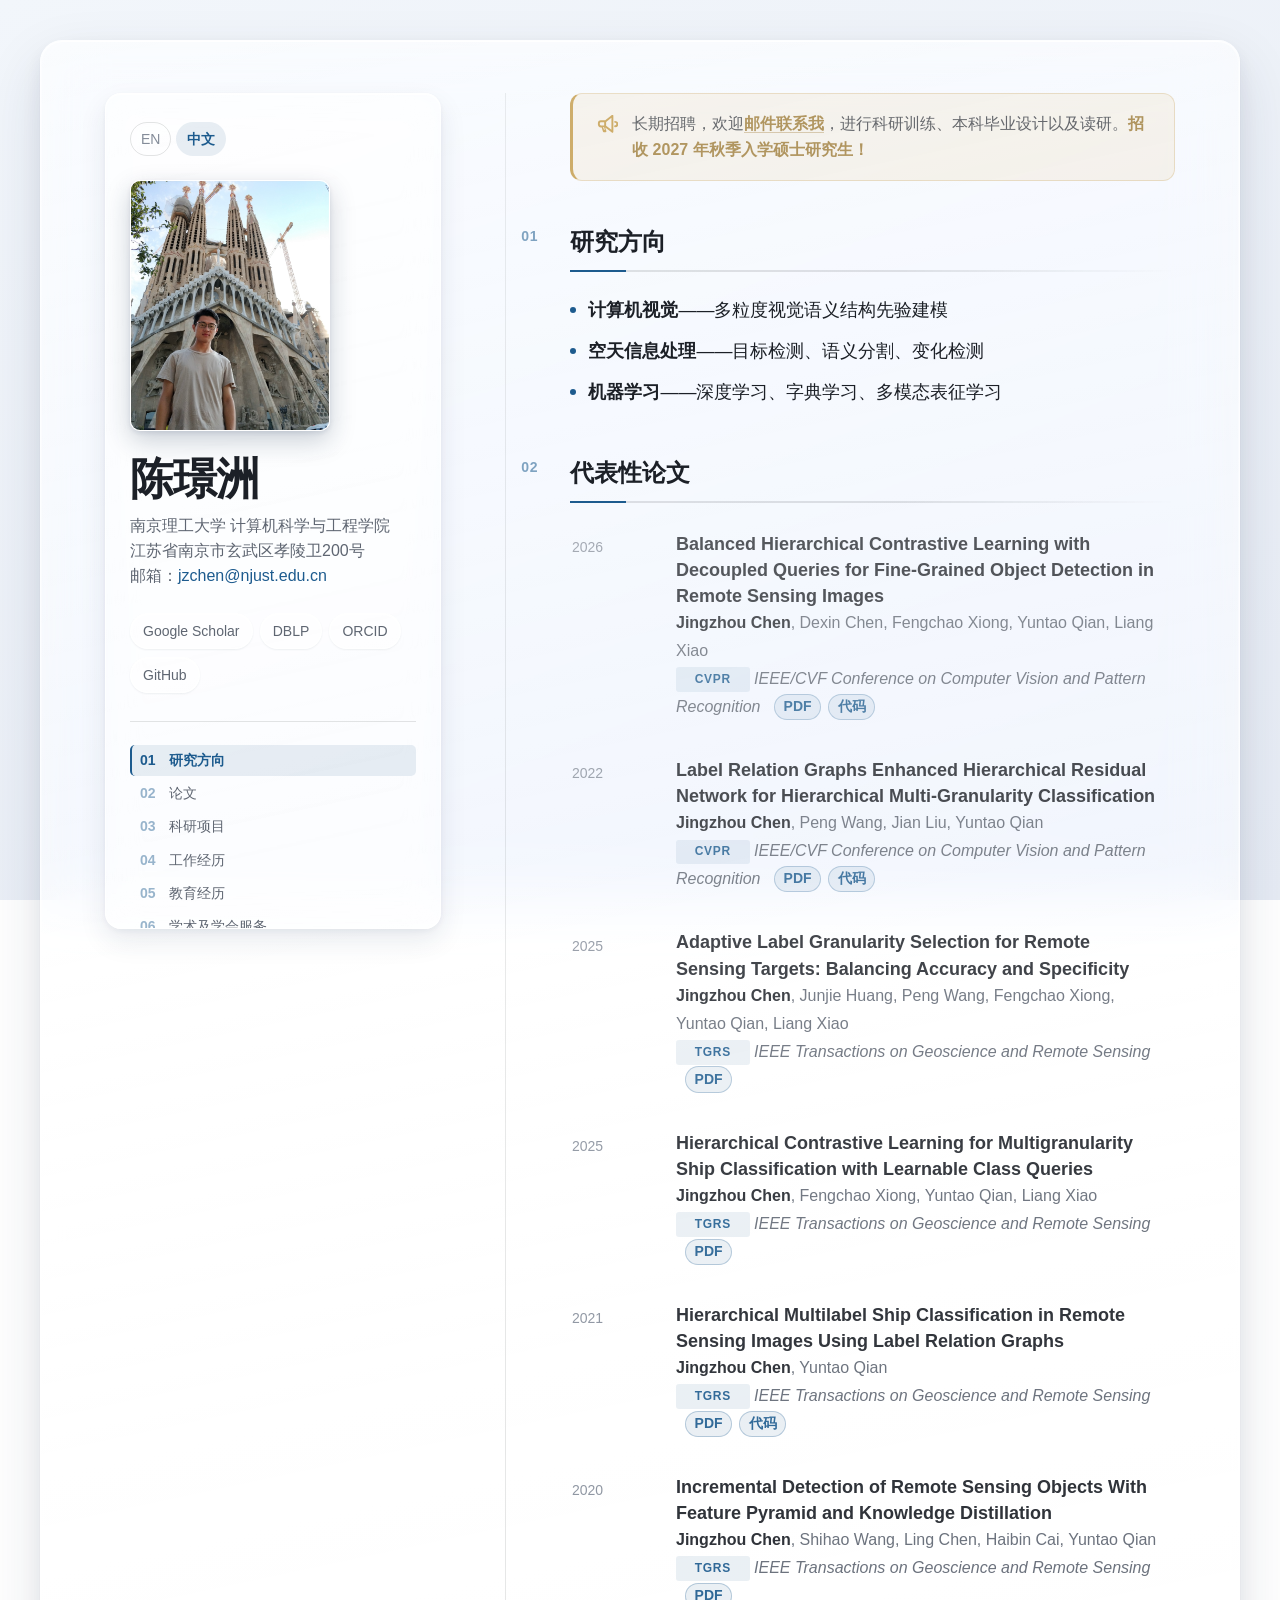
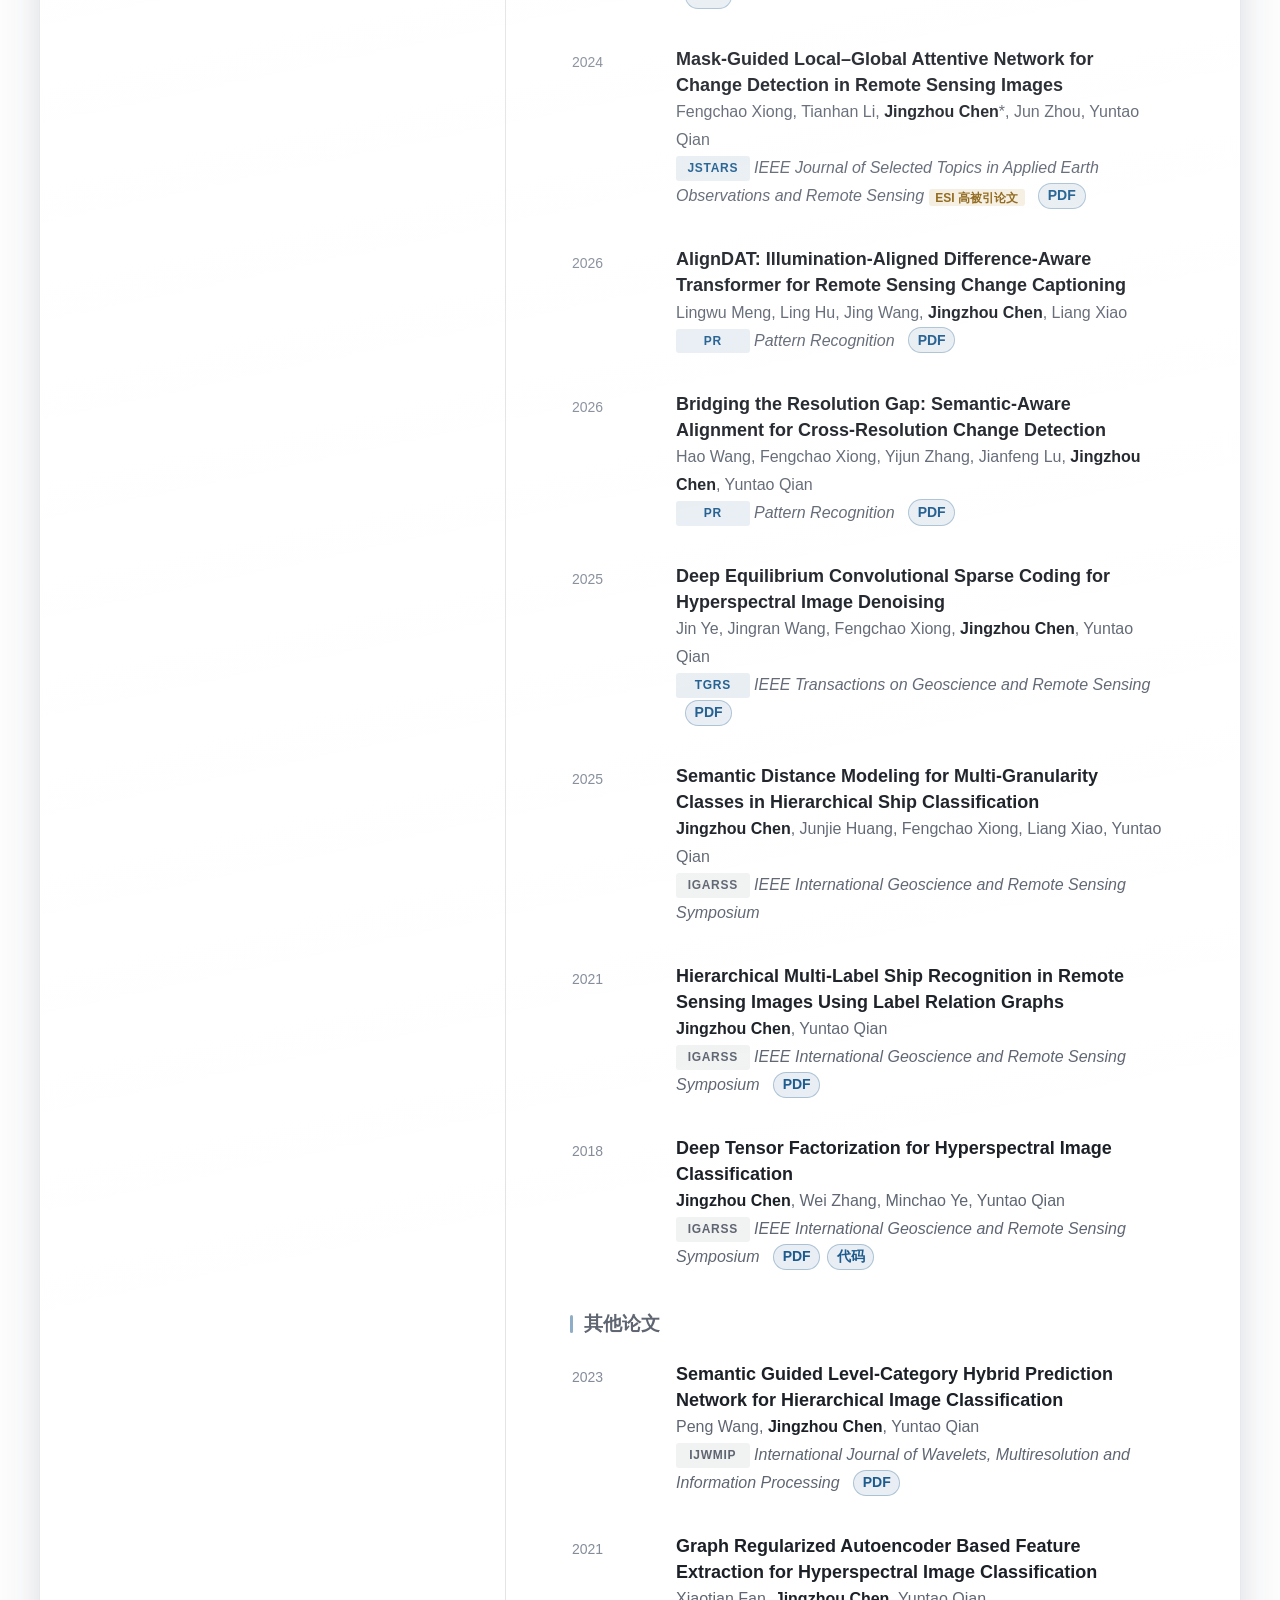
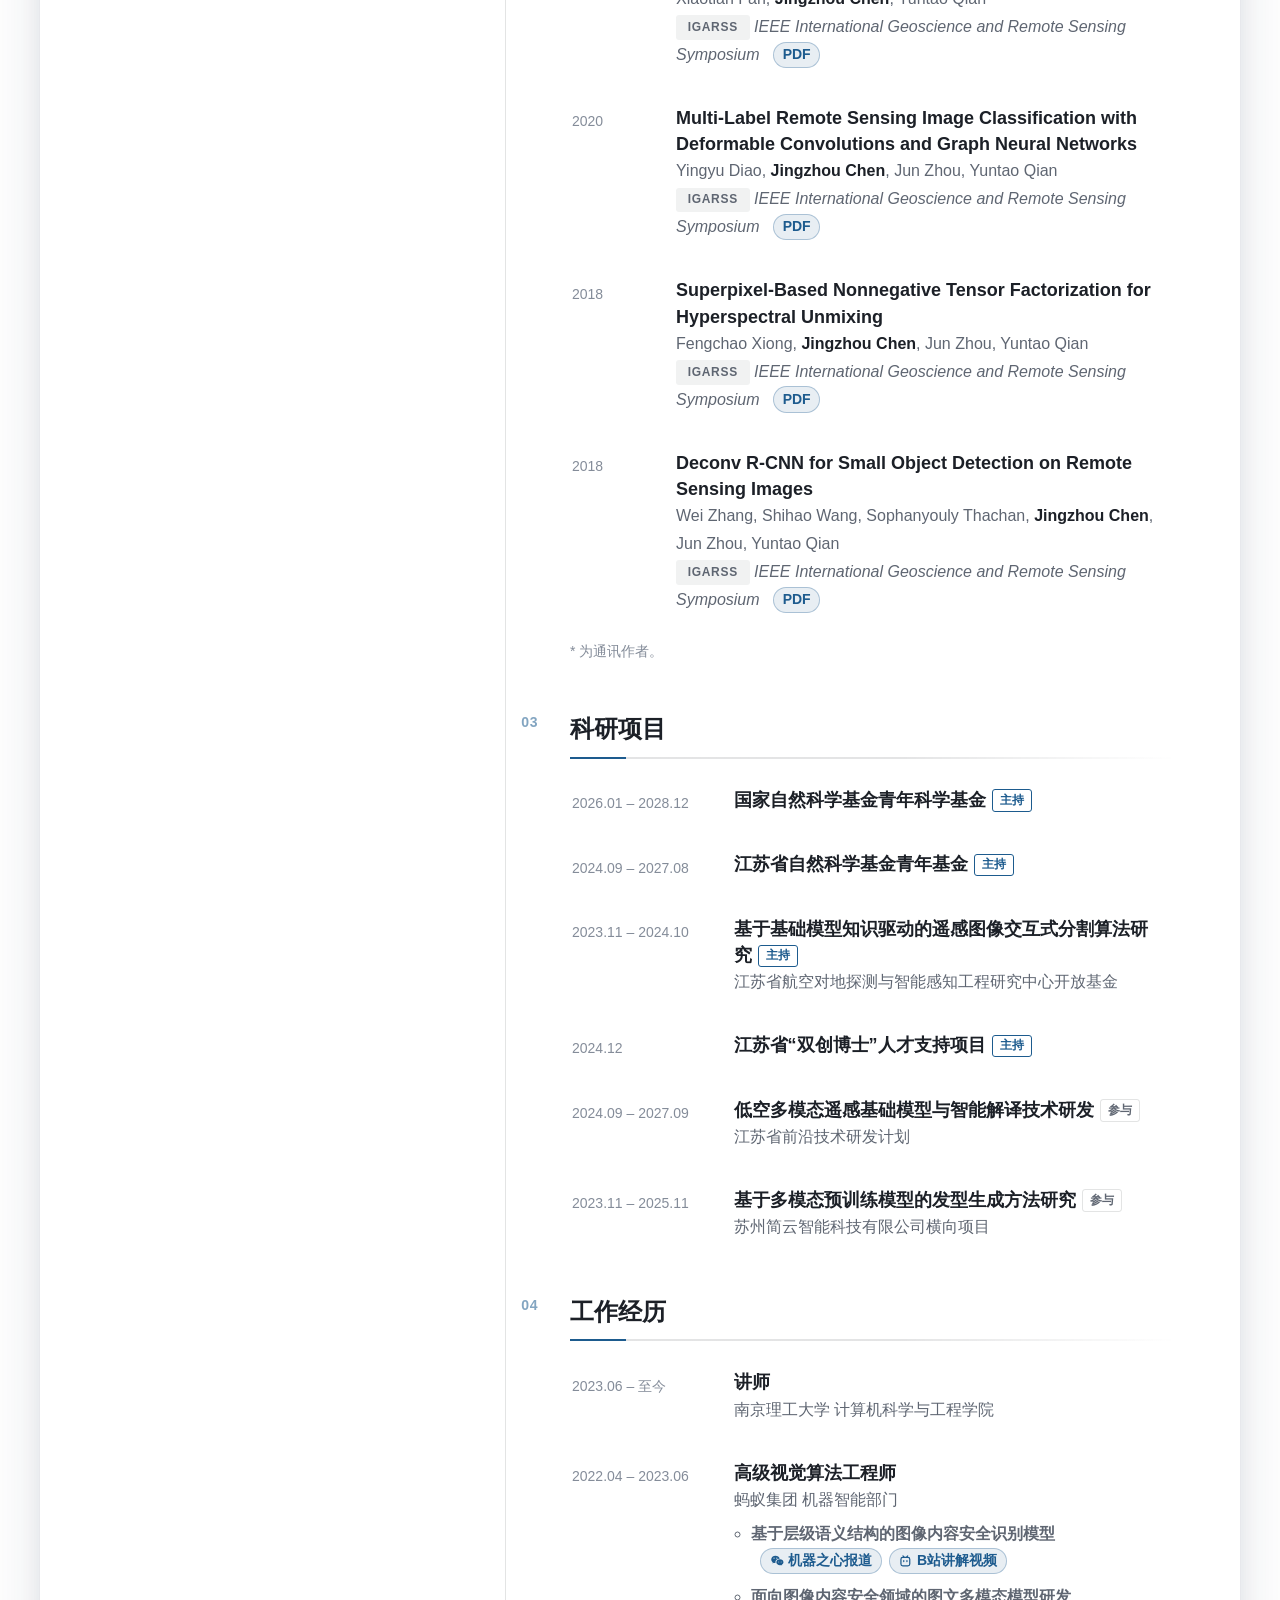
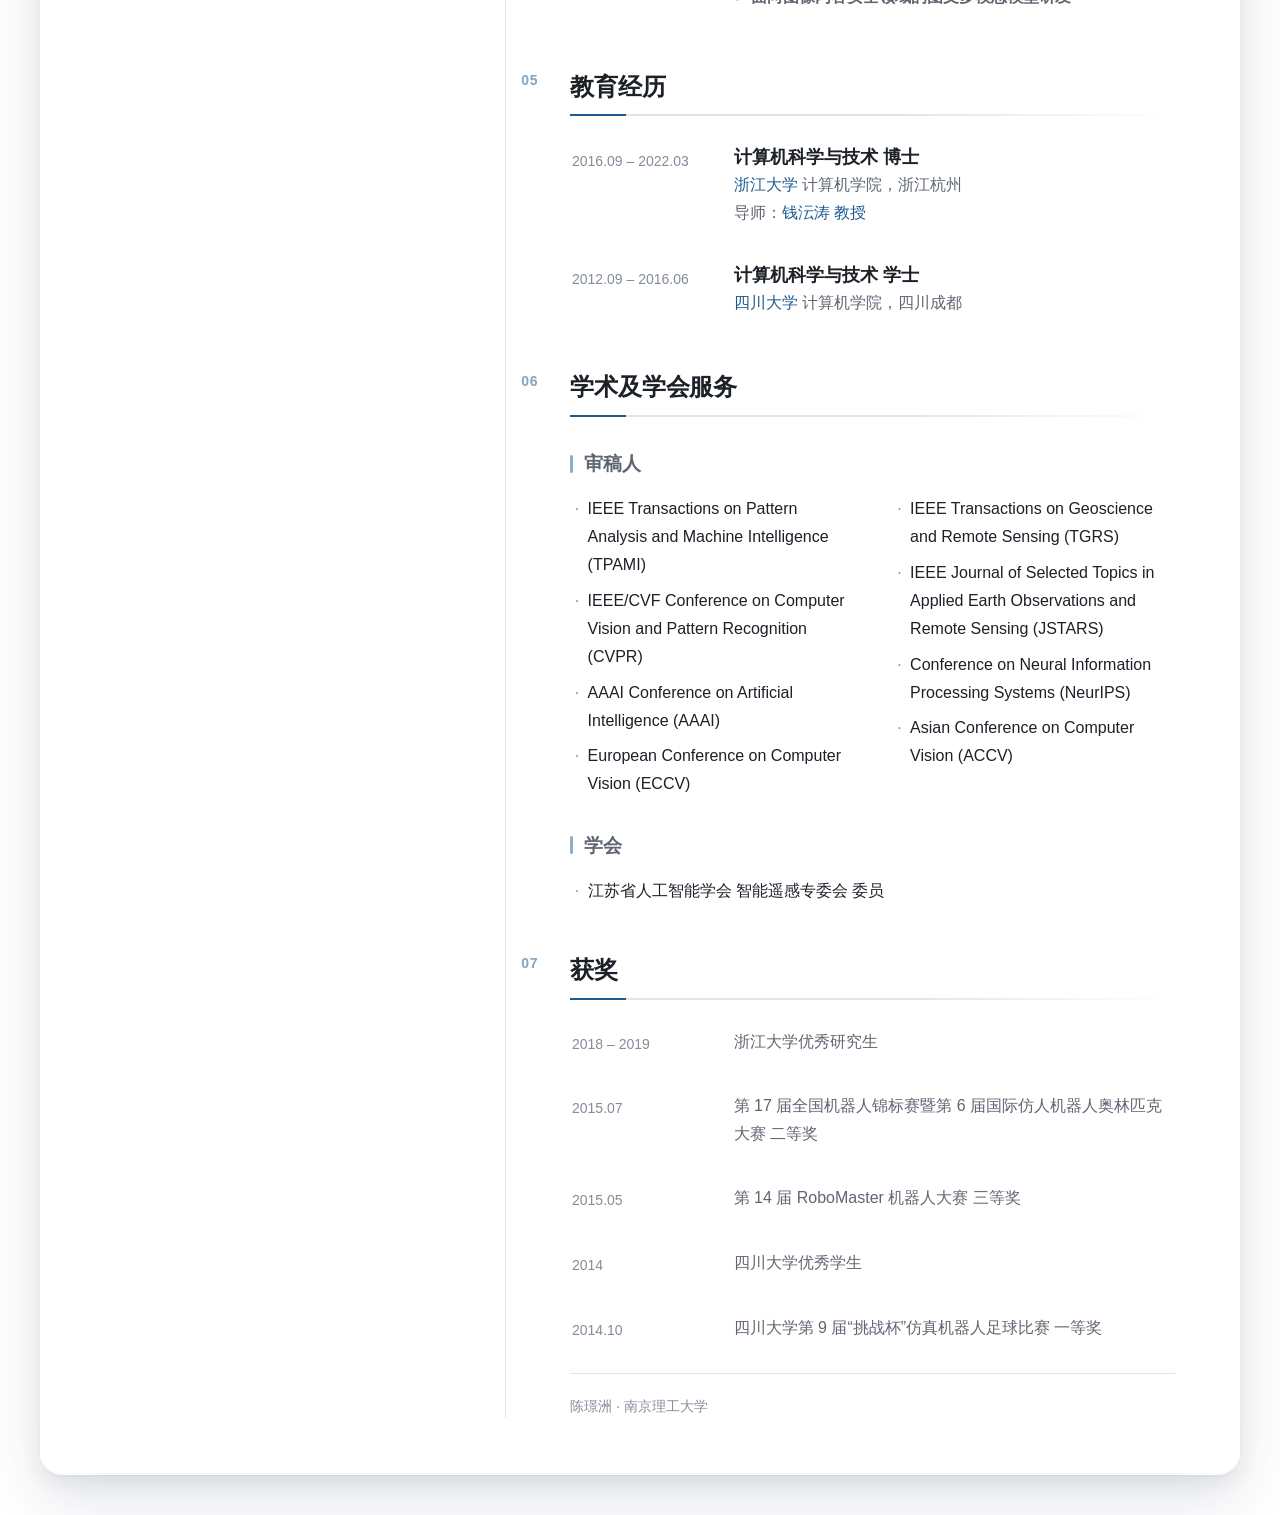
==== commit fcaea892: "Promote resource links to chips; polish typography and focus states Publication PDF/code links, the " ====
--- a/index-zh.html
+++ b/index-zh.html
@@ -51,7 +51,7 @@
 
 <aside class="notice">
   <svg class="notice-ico" viewBox="0 0 24 24" fill="currentColor" aria-hidden="true"><path d="M18.5 3.1a1 1 0 0 0-1.06.1L10.6 8.5H6.2A3.2 3.2 0 0 0 3 11.7v1.1a3.2 3.2 0 0 0 3.2 3.2h.7l1.3 4.3a1 1 0 0 0 1 .7h1.6a1 1 0 0 0 .95-1.3L10.6 16h.02l6.82 5.3A1 1 0 0 0 19 20.5V4a1 1 0 0 0-.5-.9ZM17 18.5l-5.5-4.3V10.3L17 6v12.5ZM6.2 10.5h3.3v3.5H6.2a1.2 1.2 0 0 1-1.2-1.2v-1.1a1.2 1.2 0 0 1 1.2-1.2Zm3.1 8-.9-3h.9l.9 3h-.9Z"/><path d="M20.8 9.2a1 1 0 0 0 0 2 1.3 1.3 0 0 1 0 2.6 1 1 0 0 0 0 2 3.3 3.3 0 0 0 0-6.6Z"/></svg>
-  <p>长期招聘，欢迎<a href="mailto:jzchen@njust.edu.cn">邮件联系我</a>，进行科研训练、本科毕业设计以及读研。<b>招收 2026 年、2027 年秋季入学硕士研究生！</b></p>
+  <p>长期招聘，欢迎<a href="mailto:jzchen@njust.edu.cn">邮件联系我</a>，进行科研训练、本科毕业设计以及读研。<b>招收 2027 年秋季入学硕士研究生！</b></p>
 </aside>
 
 
@@ -76,7 +76,7 @@
         <div class="venue">
           <span class="tag major">CVPR</span>
           <i>IEEE/CVF Conference on Computer Vision and Pattern Recognition</i>
-          <span class="res"><a href="https://openaccess.thecvf.com/content/CVPR2026/html/Chen_Balanced_Hierarchical_Contrastive_Learning_with_Decoupled_Queries_for_Fine-grained_Object_CVPR_2026_paper.html">PDF</a> &middot; <a href="https://github.com/chncdx/BHCL">代码</a></span>
+          <span class="res"><a href="https://openaccess.thecvf.com/content/CVPR2026/html/Chen_Balanced_Hierarchical_Contrastive_Learning_with_Decoupled_Queries_for_Fine-grained_Object_CVPR_2026_paper.html">PDF</a> <a href="https://github.com/chncdx/BHCL">代码</a></span>
         </div>
       </div>
     </li>
@@ -89,7 +89,7 @@
         <div class="venue">
           <span class="tag major">CVPR</span>
           <i>IEEE/CVF Conference on Computer Vision and Pattern Recognition</i>
-          <span class="res"><a href="pub/HRN.pdf">PDF</a> &middot; <a href="https://github.com/MonsterZhZh/HRN">代码</a></span>
+          <span class="res"><a href="pub/HRN.pdf">PDF</a> <a href="https://github.com/MonsterZhZh/HRN">代码</a></span>
         </div>
       </div>
     </li>
@@ -128,7 +128,7 @@
         <div class="venue">
           <span class="tag major">TGRS</span>
           <i>IEEE Transactions on Geoscience and Remote Sensing</i>
-          <span class="res"><a href="pub/HMC.pdf">PDF</a> &middot; <a href="https://github.com/MonsterZhZh/HMC">代码</a></span>
+          <span class="res"><a href="pub/HMC.pdf">PDF</a> <a href="https://github.com/MonsterZhZh/HMC">代码</a></span>
         </div>
       </div>
     </li>
@@ -232,7 +232,7 @@
         <div class="venue">
           <span class="tag">IGARSS</span>
           <i>IEEE International Geoscience and Remote Sensing Symposium</i>
-          <span class="res"><a href="pub/Deep_Tensor.pdf">PDF</a> &middot; <a href="https://github.com/MonsterZhZh/DEEP-TENSOR-FACTORIZATION-FOR-HYPERSPECTRAL-IMAGE-CLASSIFICATION">代码</a></span>
+          <span class="res"><a href="pub/Deep_Tensor.pdf">PDF</a> <a href="https://github.com/MonsterZhZh/DEEP-TENSOR-FACTORIZATION-FOR-HYPERSPECTRAL-IMAGE-CLASSIFICATION">代码</a></span>
         </div>
       </div>
     </li>
@@ -380,7 +380,7 @@
         <div class="title">高级视觉算法工程师</div>
         <div class="venue">蚂蚁集团 机器智能部门</div>
         <ul class="sub">
-          <li><b>基于层级语义结构的图像内容安全识别模型</b><span class="res"><a href="https://mp.weixin.qq.com/s/Rsdyly-2O77h52Byd1TcYw"><svg class="ico" viewBox="0 0 24 24" fill="currentColor" aria-hidden="true"><path d="M8.9 3C5.1 3 2 5.7 2 9c0 1.9 1 3.5 2.6 4.7l-.6 2 2.3-1.2c.7.2 1.5.3 2.3.3h.4a5.3 5.3 0 0 1-.2-1.4c0-3.1 2.9-5.6 6.5-5.6h.6C15.2 4.9 12.3 3 8.9 3ZM6.6 5.9a.9.9 0 1 1 0 1.8.9.9 0 0 1 0-1.8Zm4.6 0a.9.9 0 1 1 0 1.8.9.9 0 0 1 0-1.8Z"/><path d="M22 13.4c0-2.7-2.6-4.8-5.8-4.8s-5.8 2.1-5.8 4.8 2.6 4.8 5.8 4.8c.7 0 1.3-.1 1.9-.3l1.8 1-.5-1.6c1.6-.9 2.6-2.3 2.6-3.9Zm-7.7-1.3a.8.8 0 1 1 0 1.6.8.8 0 0 1 0-1.6Zm3.9 0a.8.8 0 1 1 0 1.6.8.8 0 0 1 0-1.6Z"/></svg>机器之心报道</a> &middot; <a href="https://www.bilibili.com/video/BV1u3411u7uh/"><svg class="ico" viewBox="0 0 24 24" fill="currentColor" aria-hidden="true"><path d="M7.4 2.3a1 1 0 0 1 1.4 0L11 4.5h2l2.2-2.2a1 1 0 0 1 1.4 1.4l-.8.8h.4a4 4 0 0 1 4 4v8a4 4 0 0 1-4 4H7.8a4 4 0 0 1-4-4v-8a4 4 0 0 1 4-4h.4l-.8-.8a1 1 0 0 1 0-1.4Zm.4 4.2a2 2 0 0 0-2 2v8a2 2 0 0 0 2 2h8.4a2 2 0 0 0 2-2v-8a2 2 0 0 0-2-2H7.8Zm1.6 3.3a1 1 0 0 1 1 1v1.5a1 1 0 1 1-2 0v-1.5a1 1 0 0 1 1-1Zm5.2 0a1 1 0 0 1 1 1v1.5a1 1 0 1 1-2 0v-1.5a1 1 0 0 1 1-1Z"/></svg>B站讲解视频</a></span></li>
+          <li><b>基于层级语义结构的图像内容安全识别模型</b><span class="res"><a href="https://mp.weixin.qq.com/s/Rsdyly-2O77h52Byd1TcYw"><svg class="ico" viewBox="0 0 24 24" fill="currentColor" aria-hidden="true"><path d="M8.9 3C5.1 3 2 5.7 2 9c0 1.9 1 3.5 2.6 4.7l-.6 2 2.3-1.2c.7.2 1.5.3 2.3.3h.4a5.3 5.3 0 0 1-.2-1.4c0-3.1 2.9-5.6 6.5-5.6h.6C15.2 4.9 12.3 3 8.9 3ZM6.6 5.9a.9.9 0 1 1 0 1.8.9.9 0 0 1 0-1.8Zm4.6 0a.9.9 0 1 1 0 1.8.9.9 0 0 1 0-1.8Z"/><path d="M22 13.4c0-2.7-2.6-4.8-5.8-4.8s-5.8 2.1-5.8 4.8 2.6 4.8 5.8 4.8c.7 0 1.3-.1 1.9-.3l1.8 1-.5-1.6c1.6-.9 2.6-2.3 2.6-3.9Zm-7.7-1.3a.8.8 0 1 1 0 1.6.8.8 0 0 1 0-1.6Zm3.9 0a.8.8 0 1 1 0 1.6.8.8 0 0 1 0-1.6Z"/></svg>机器之心报道</a> <a href="https://www.bilibili.com/video/BV1u3411u7uh/"><svg class="ico" viewBox="0 0 24 24" fill="currentColor" aria-hidden="true"><path d="M7.4 2.3a1 1 0 0 1 1.4 0L11 4.5h2l2.2-2.2a1 1 0 0 1 1.4 1.4l-.8.8h.4a4 4 0 0 1 4 4v8a4 4 0 0 1-4 4H7.8a4 4 0 0 1-4-4v-8a4 4 0 0 1 4-4h.4l-.8-.8a1 1 0 0 1 0-1.4Zm.4 4.2a2 2 0 0 0-2 2v8a2 2 0 0 0 2 2h8.4a2 2 0 0 0 2-2v-8a2 2 0 0 0-2-2H7.8Zm1.6 3.3a1 1 0 0 1 1 1v1.5a1 1 0 1 1-2 0v-1.5a1 1 0 0 1 1-1Zm5.2 0a1 1 0 0 1 1 1v1.5a1 1 0 1 1-2 0v-1.5a1 1 0 0 1 1-1Z"/></svg>B站讲解视频</a></span></li>
           <li><b>面向图像内容安全领域的图文多模态模型研发</b></li>
         </ul>
       </div>
--- a/style.css
+++ b/style.css
@@ -11,6 +11,7 @@
   --rule:      rgba(28, 32, 39, .12);
   --accent:    #1d5b8e;
   --accent-bg: rgba(29, 91, 142, .10);
+  --accent-edge: rgba(29, 91, 142, .30);
   --tag-bg:    rgba(28, 32, 39, .06);
 
   --glass:      rgba(255, 255, 255, .42);
@@ -61,6 +62,7 @@
     --rule:      rgba(231, 233, 236, .14);
     --accent:    #8ec0e8;
     --accent-bg: rgba(142, 192, 232, .14);
+    --accent-edge: rgba(142, 192, 232, .32);
     --tag-bg:    rgba(231, 233, 236, .08);
 
     --glass:      rgba(30, 34, 42, .44);
@@ -272,6 +274,22 @@
 }
 a:hover { border-bottom-color: var(--accent); }
 
+/* keyboard focus had no visible indicator at all — links only changed their
+   underline, which never fires for Tab navigation */
+a:focus-visible,
+.toc a:focus-visible,
+.links a:focus-visible,
+.lang a:focus-visible {
+  outline: 2px solid var(--accent);
+  outline-offset: 3px;
+  border-radius: 4px;
+}
+
+::selection {
+  background: var(--accent-bg);
+  color: var(--fg);
+}
+
 /* ---------- language switch ---------- */
 
 .lang {
@@ -307,6 +325,13 @@
   box-shadow:
       0 2px 4px rgba(24, 44, 74, .10),
       0 10px 26px rgba(24, 44, 74, .22);
+  transition: transform .25s ease, box-shadow .25s ease;
+}
+.portrait:hover {
+  transform: translateY(-2px);
+  box-shadow:
+      0 4px 8px rgba(24, 44, 74, .12),
+      0 16px 34px rgba(24, 44, 74, .26);
 }
 
 h1 {
@@ -393,10 +418,15 @@
 }
 
 /* set by the scroll handler: marks the section currently in view */
+.toc a {
+  border-left: 2px solid transparent;
+  transition: color .18s ease, background-color .18s ease, border-color .18s ease;
+}
 .toc a.on {
   color: var(--accent);
   font-weight: 700;
   background: var(--accent-bg);
+  border-left-color: var(--accent);
 }
 .toc a.on::before { opacity: 1; }
 
@@ -404,6 +434,9 @@
 
 section { margin-bottom: 2.75rem; }
 section:last-of-type { margin-bottom: 1.5rem; }
+
+/* anchor jumps used to land the heading flush against the viewport edge */
+section[id] { scroll-margin-top: 2.5rem; }
 
 /* section headings carry an index numeral set into the left margin, and a
    rule that fades out to the right — editorial, but still quiet */
@@ -438,11 +471,26 @@
   opacity: .55;
 }
 
+/* sub-headings get a short accent tick so they read as a tier below h2
+   without needing another rule across the column */
 h3 {
+  position: relative;
   font-size: var(--t-sub);
   font-weight: 700;
   color: var(--muted);
   margin: 1.9rem 0 .9rem;
+  padding-left: .85rem;
+}
+h3::before {
+  content: "";
+  position: absolute;
+  left: 0;
+  top: .38em;
+  width: 3px;
+  height: .95em;
+  border-radius: 2px;
+  background: var(--accent);
+  opacity: .5;
 }
 
 p { margin: 0 0 1rem; font-size: var(--t-body); }
@@ -512,7 +560,11 @@
   color: var(--faint);
   padding-top: .3em;
   white-space: nowrap;
-}
+  font-variant-numeric: tabular-nums;   /* years line up column-wise */
+  transition: color .2s ease;
+}
+/* the hovered row's year picks up the accent, tying it to the left bar */
+.entry:hover .when { color: var(--accent); }
 
 .title {
   font-size: var(--t-body);
@@ -527,6 +579,10 @@
 
 .tag {
   display: inline-block;
+  /* fixed box so the venue names after the tags all start on one line,
+     instead of stepping in and out with each tag's width */
+  min-width: 4.6rem;
+  text-align: center;
   font-size: var(--t-micro);
   font-weight: 700;
   letter-spacing: .06em;
@@ -553,9 +609,38 @@
   .honor { background: rgba(214, 168, 74, .16); color: #d9b168; }
 }
 
-.res { font-size: var(--t-small); margin-left: .45rem; }
-.res a { color: var(--faint); }
-.res a:hover { color: var(--accent); }
+/* resource links read as actionable chips rather than grey afterthoughts */
+.res {
+  display: inline-flex;
+  flex-wrap: wrap;
+  gap: .4rem;
+  margin-left: .55rem;
+  vertical-align: 1px;
+  font-size: var(--t-small);
+}
+
+.res a {
+  display: inline-flex;
+  align-items: center;
+  padding: .08rem .55rem;
+  border: 1px solid var(--accent-edge);
+  border-radius: 100px;
+  background: var(--accent-bg);
+  color: var(--accent);
+  font-weight: 600;
+  line-height: 1.55;
+  white-space: nowrap;
+  transition: background-color .16s ease, color .16s ease,
+              border-color .16s ease, transform .16s ease;
+}
+
+.res a:hover,
+.res a:focus-visible {
+  background: var(--accent);
+  border-color: var(--accent);
+  color: var(--base1);          /* flips light/dark automatically */
+  transform: translateY(-1px);
+}
 
 /* inline brand marks sit on the text baseline and inherit its colour */
 .ico {
@@ -688,6 +773,7 @@
     --fg: #000; --muted: #333; --faint: #555;
     --rule: #ccc; --accent: #000;
     --accent-bg: #eee; --tag-bg: #eee;
+    --accent-edge: #aaa;
   }
   body { background: #fff; }
   .links, .lang, .toc { display: none; }
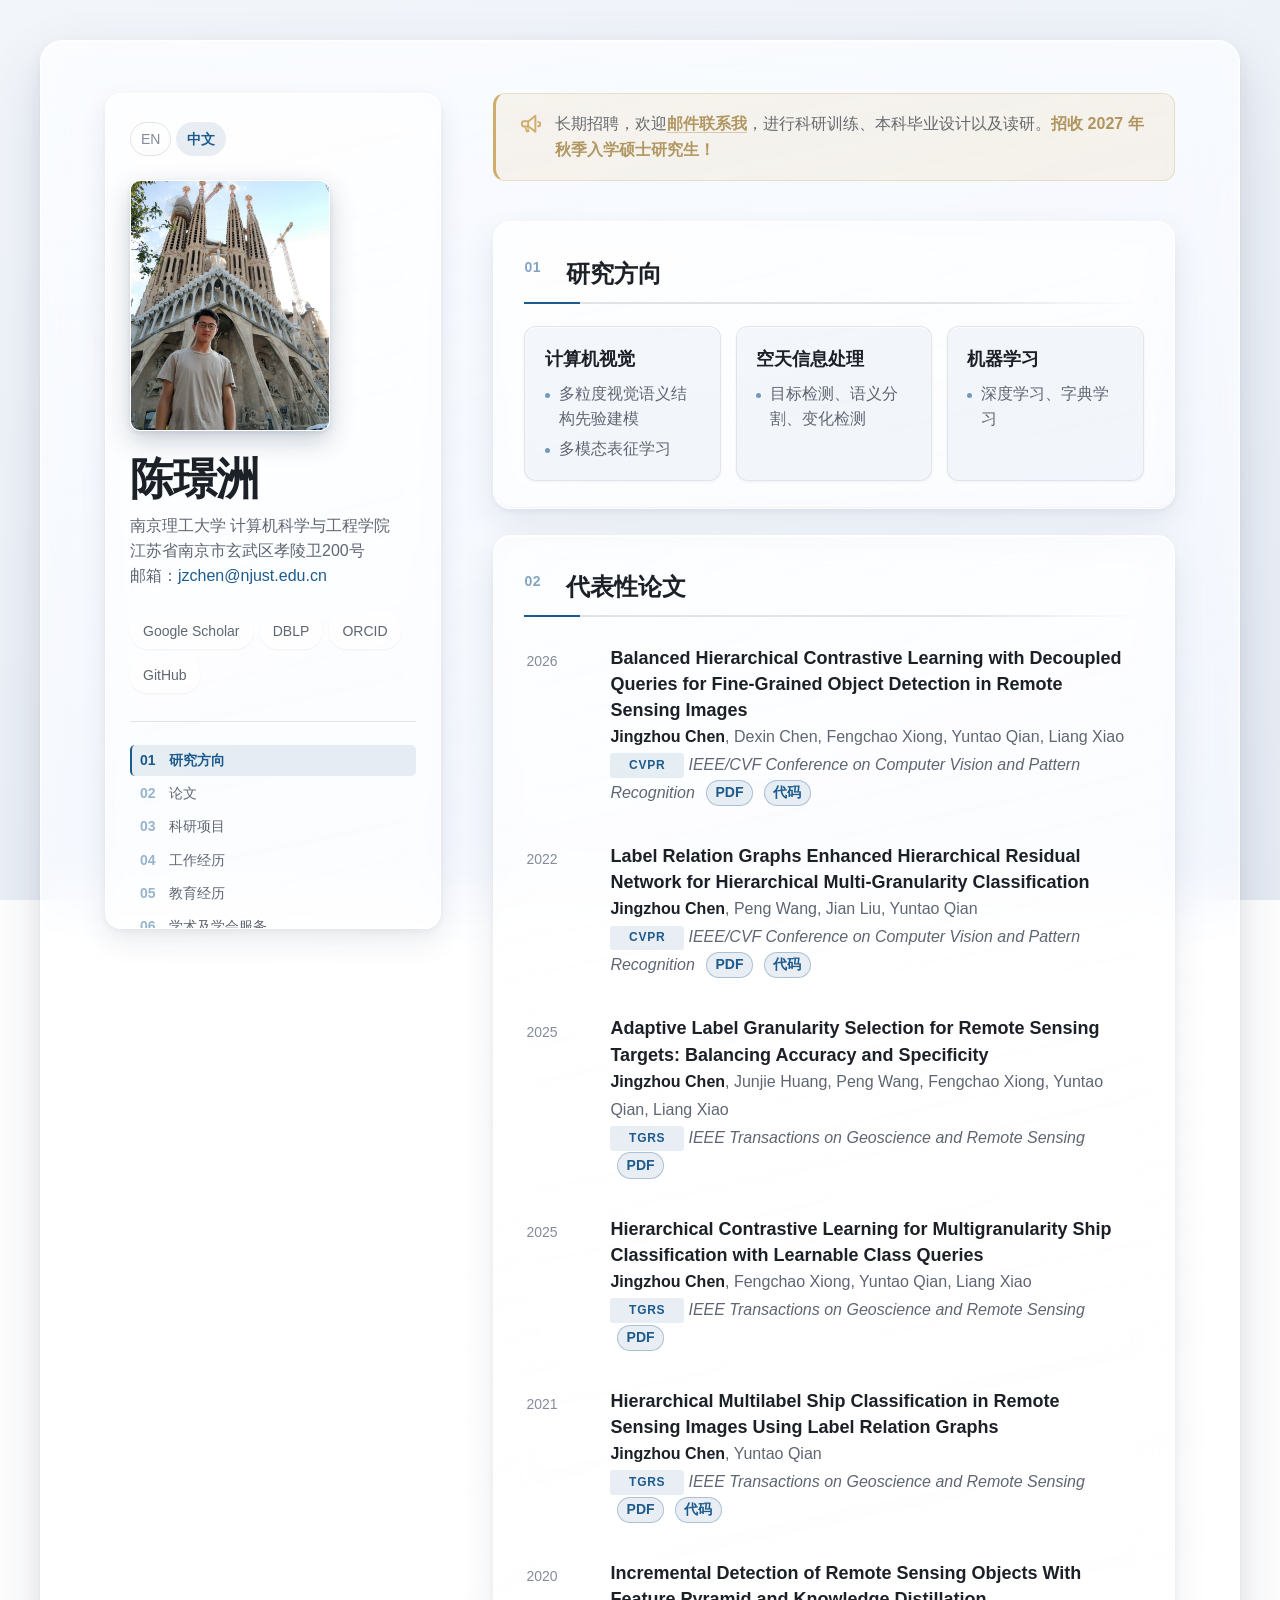
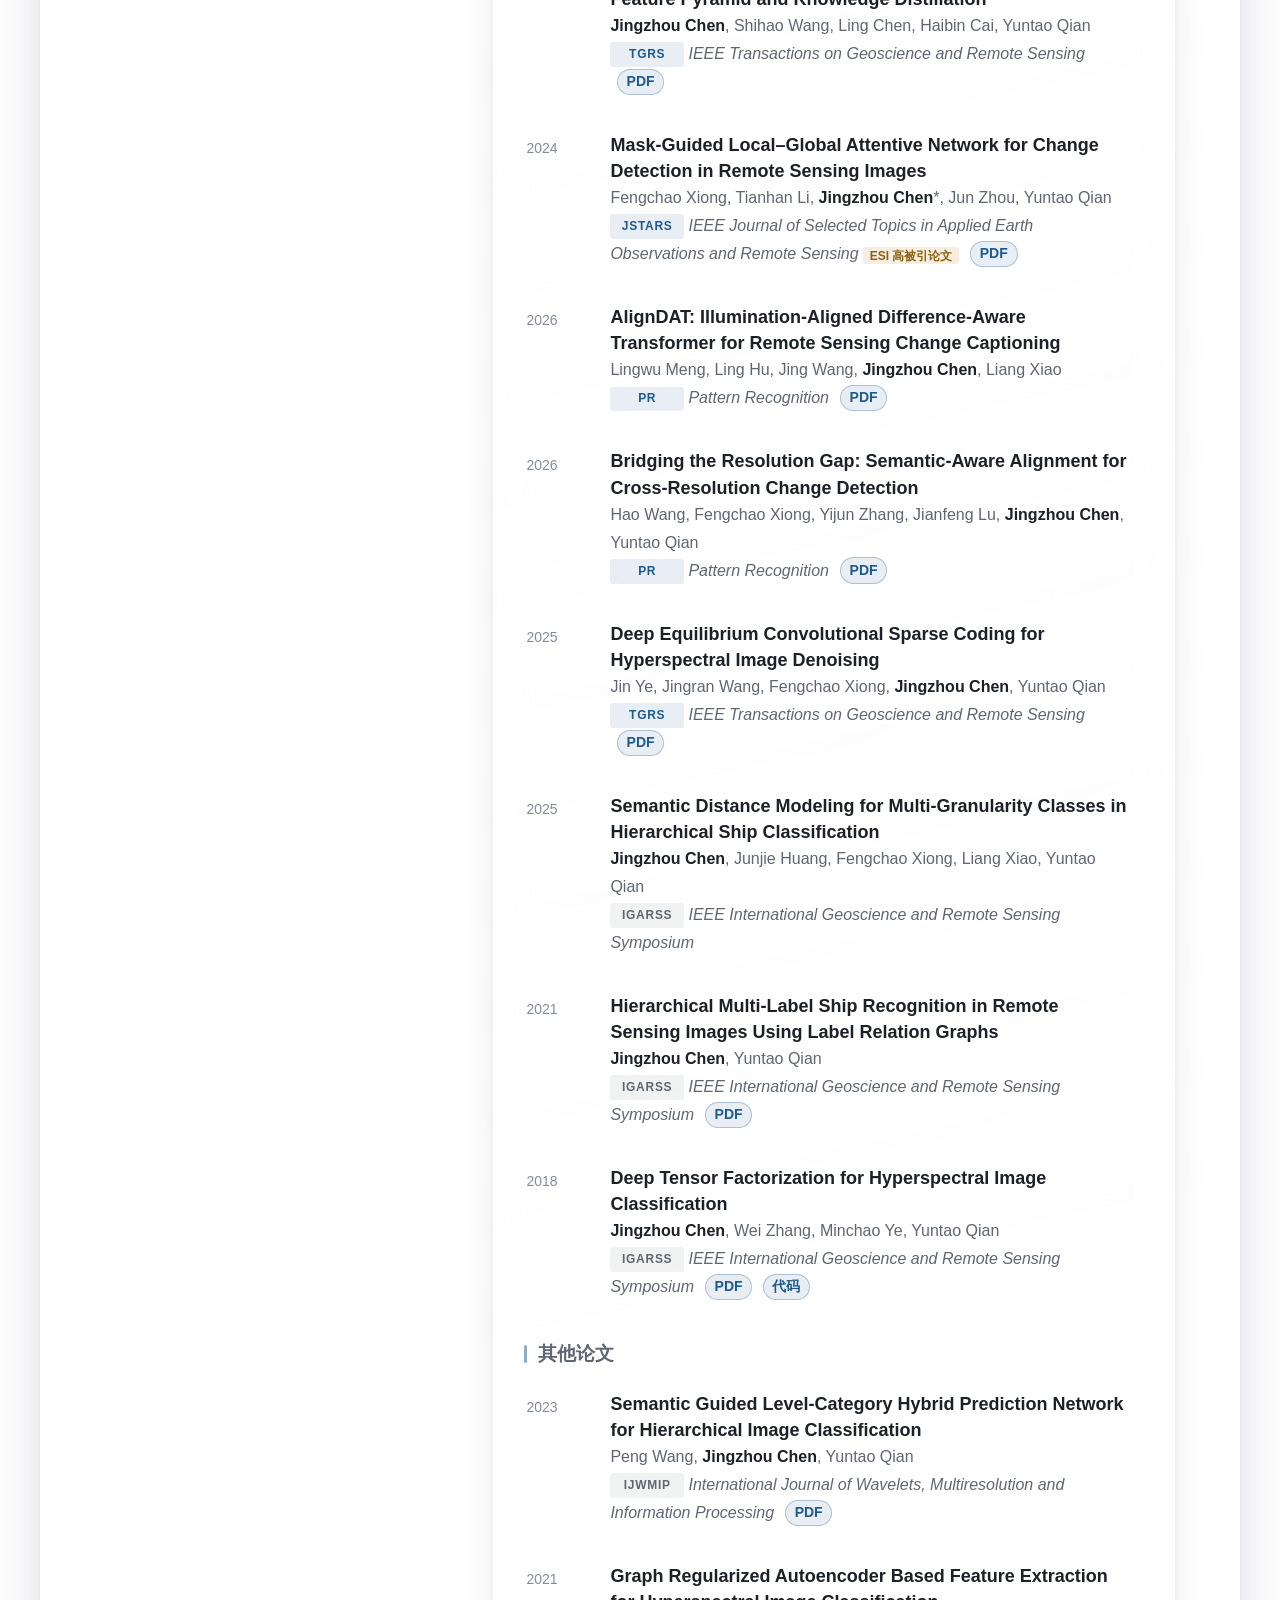
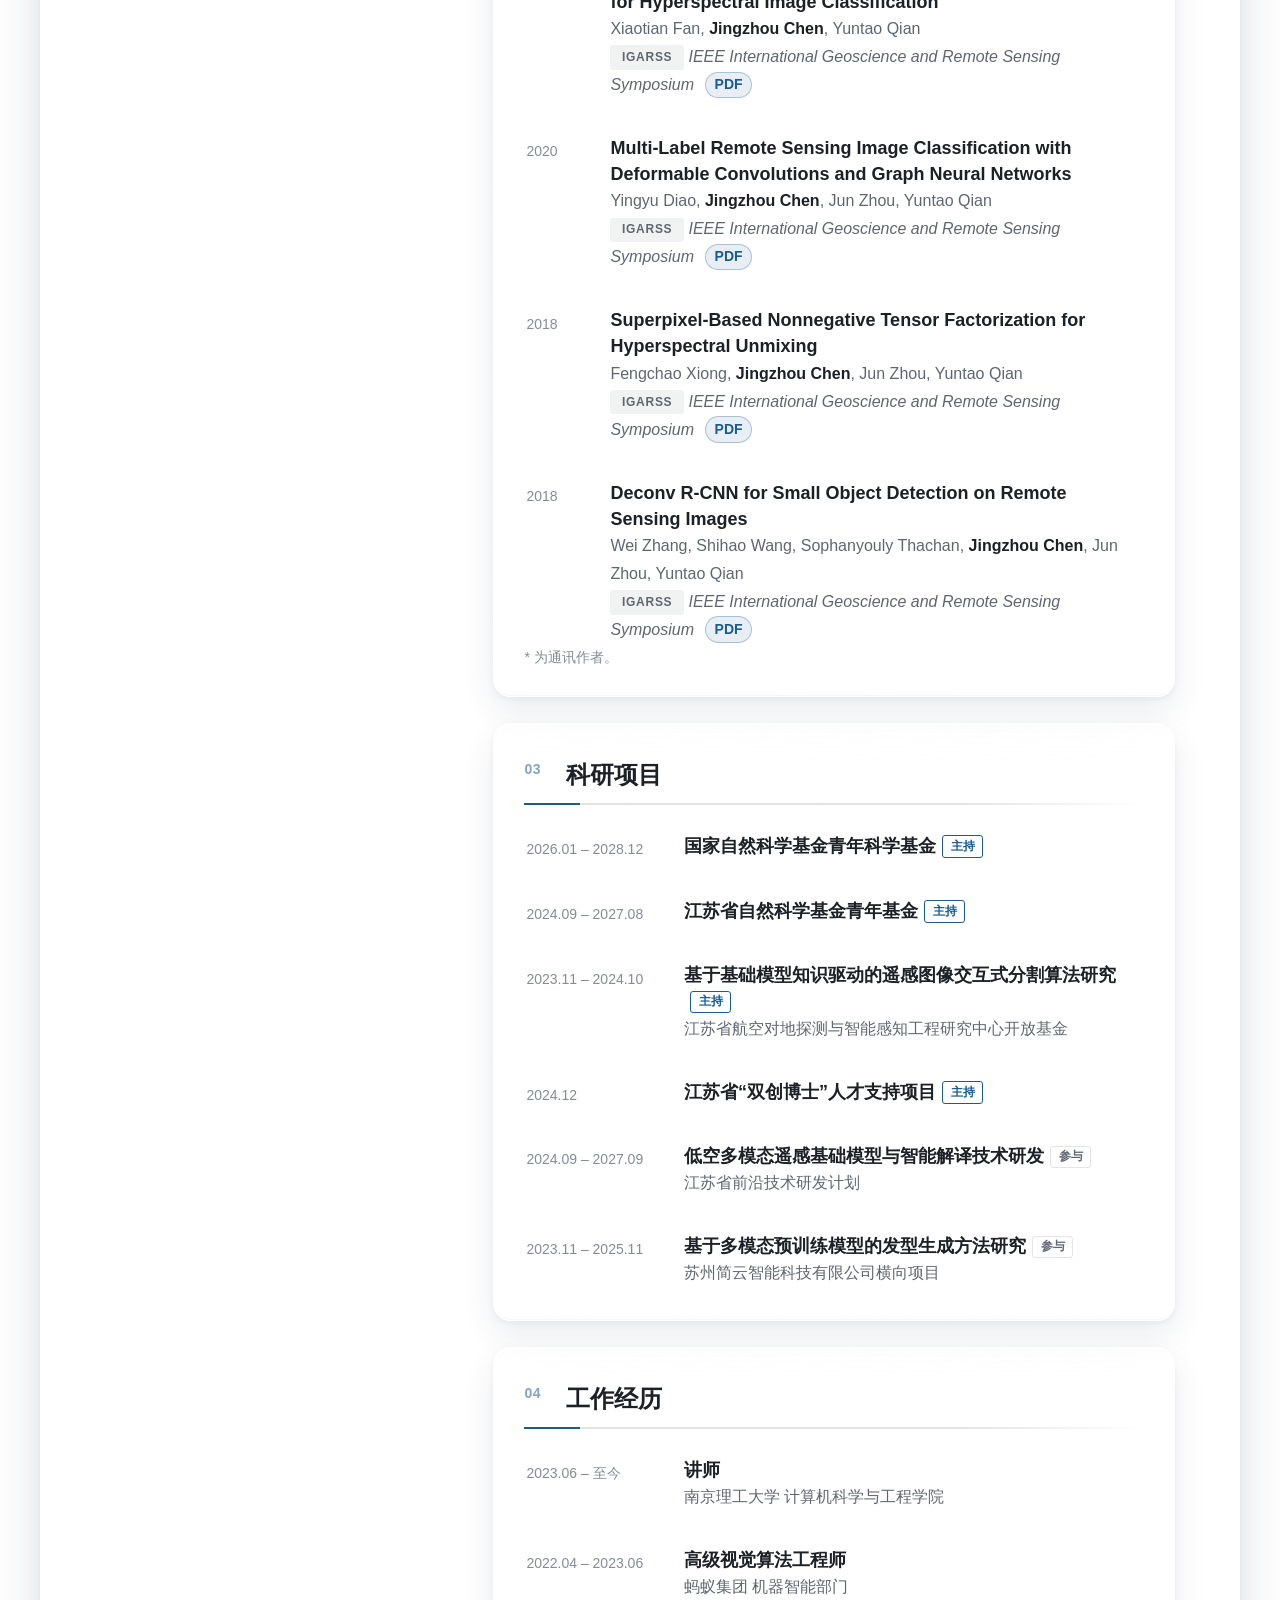
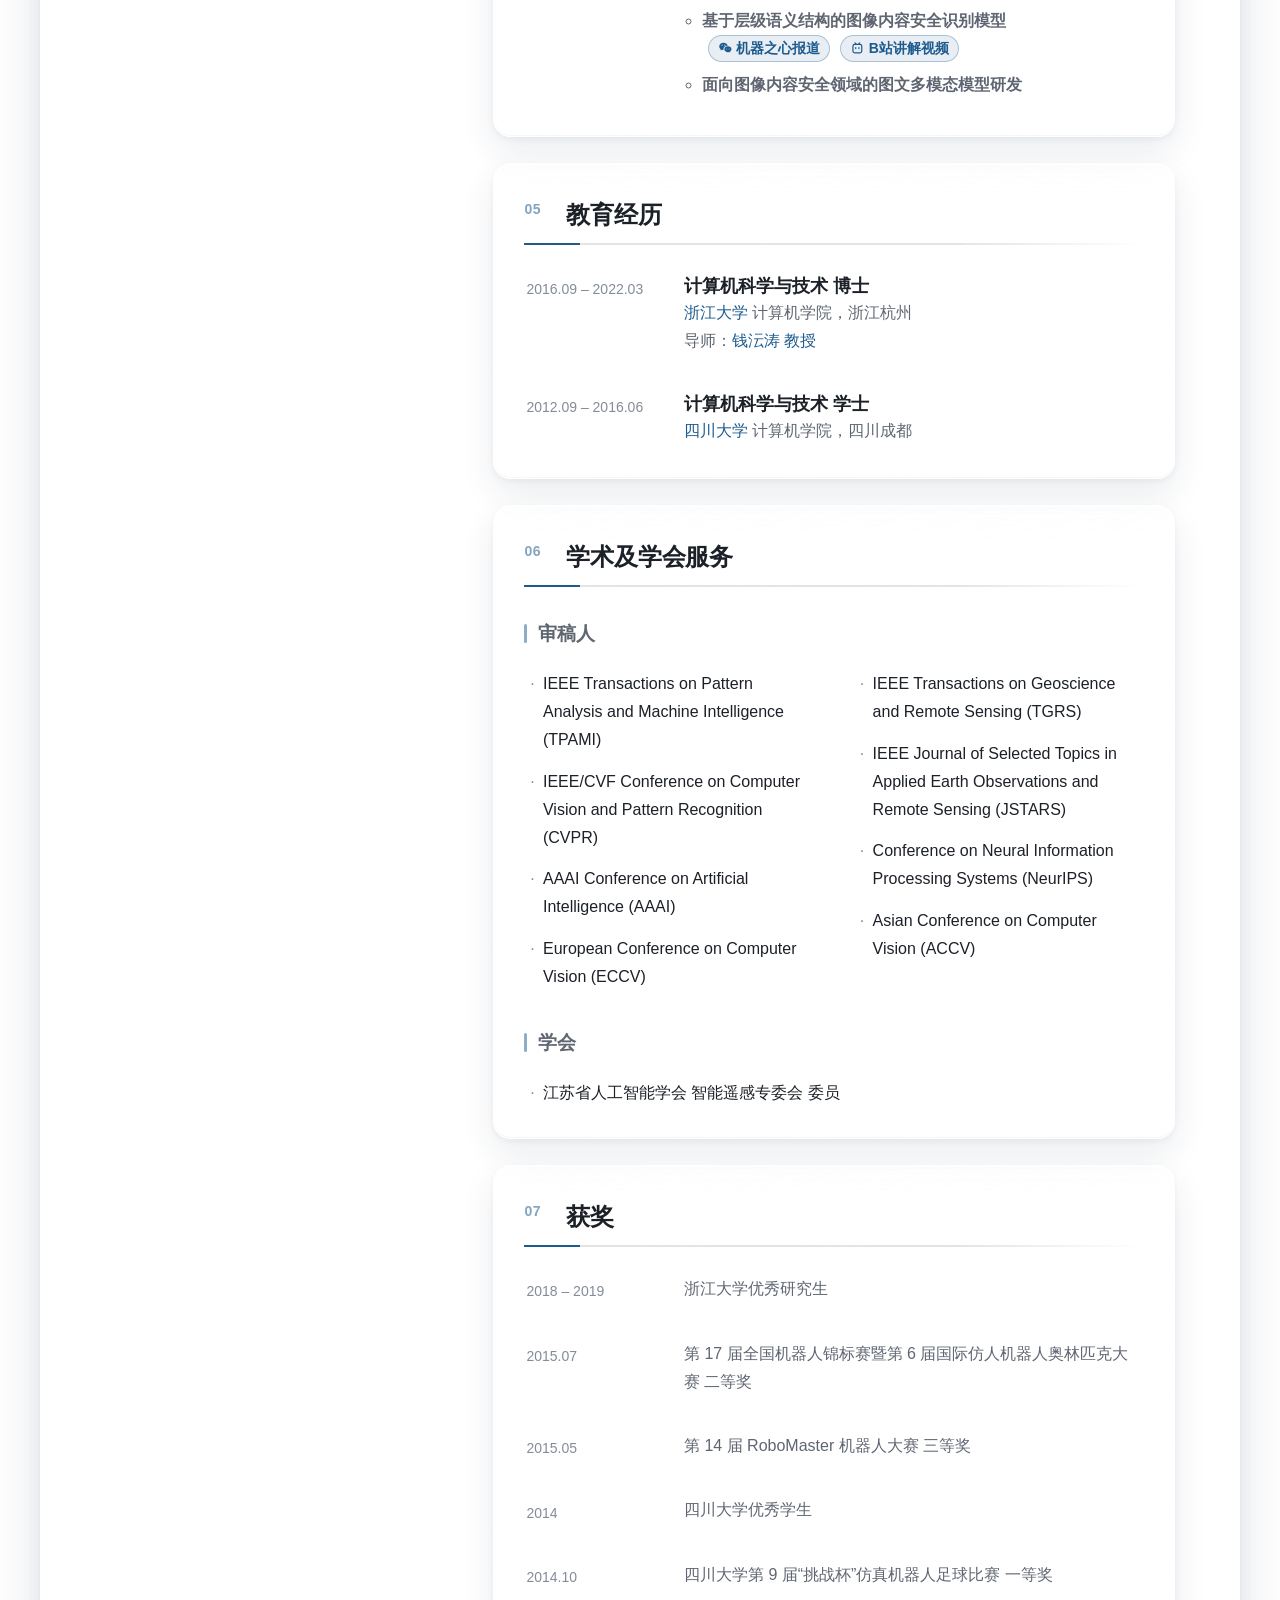
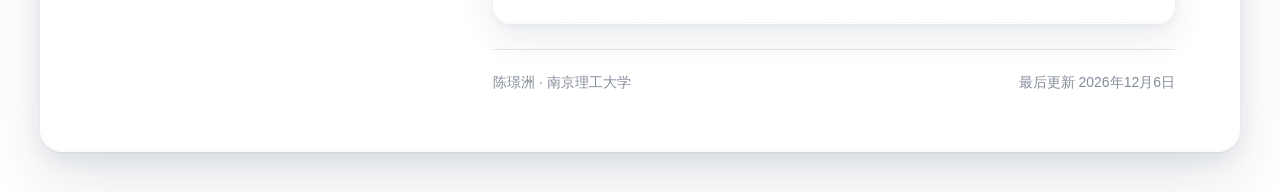
==== commit ad22a406: "Card-based sections with glass styling and hover lift Each top-level section is now its own transluc" ====
--- a/index-zh.html
+++ b/index-zh.html
@@ -58,9 +58,9 @@
 <section id="research">
   <h2>研究方向</h2>
   <ul class="interests">
-    <li><b>计算机视觉</b>——多粒度视觉语义结构先验建模</li>
-    <li><b>空天信息处理</b>——目标检测、语义分割、变化检测</li>
-    <li><b>机器学习</b>——深度学习、字典学习、多模态表征学习</li>
+    <li><b>计算机视觉</b><span>多粒度视觉语义结构先验建模</span><span>多模态表征学习</span></li>
+    <li><b>空天信息处理</b><span>目标检测、语义分割、变化检测</span></li>
+    <li><b>机器学习</b><span>深度学习、字典学习</span></li>
   </ul>
 </section>
 
@@ -463,10 +463,13 @@
 
 <footer>
   <span>陈璟洲 &middot; 南京理工大学</span>
+  <span class="updated" hidden>最后更新 <time></time></span>
 </footer>
 
 </main>
 </div>
+
+<a class="to-top" href="#" aria-label="回到顶部" title="回到顶部"><svg viewBox="0 0 24 24" fill="none" stroke="currentColor" stroke-width="2" stroke-linecap="round" stroke-linejoin="round" aria-hidden="true"><path d="m6 15 6-6 6 6"/></svg></a>
 
 <script>
 /* Highlight the sidebar entry for whichever section is currently in view. */
@@ -503,10 +506,28 @@
     if (!queued) { queued = true; requestAnimationFrame(update); }
   }
 
-  addEventListener('scroll', onScroll, { passive: true });
+  var toTop = document.querySelector('.to-top');
+  function onScrollAll() {
+    onScroll();
+    if (toTop) toTop.classList.toggle('show', window.scrollY > window.innerHeight * 0.8);
+  }
+  addEventListener('scroll', onScrollAll, { passive: true });
   addEventListener('resize', onScroll);
   addEventListener('load', onScroll);   /* re-measure once images have sized */
   update();
+  onScrollAll();
+
+  /* Footer stamp from the Last-Modified the server sent. Browsers report
+     the current time when the header is missing, so only show it when
+     the value is clearly older than this page load. */
+  var stamp = document.querySelector('.updated');
+  var mod = new Date(document.lastModified);
+  if (stamp && !isNaN(mod) && Date.now() - mod.getTime() > 60000) {
+    stamp.querySelector('time').dateTime = mod.toISOString().slice(0, 10);
+    stamp.querySelector('time').textContent = mod.toLocaleDateString('zh-CN',
+      { year: 'numeric', month: 'long', day: 'numeric' });
+    stamp.hidden = false;
+  }
 })();
 </script>
 </body>
--- a/style.css
+++ b/style.css
@@ -33,6 +33,25 @@
   --base1: #f2f6fb;
   --base2: #e6ebf4;
 
+  /* section cards: translucent glass — gradient fill, bright rim, inner bevel */
+  --card-bg: linear-gradient(155deg, rgba(255, 255, 255, .52) 0%, rgba(255, 255, 255, .16) 100%);
+  --card-edge: rgba(255, 255, 255, .78);
+  --card-shadow:
+      0 2px 6px rgba(24, 44, 74, .05),
+      0 14px 34px rgba(24, 44, 74, .09),
+      inset 0 1px 0 rgba(255, 255, 255, .95),
+      inset 0 0 0 1px rgba(255, 255, 255, .22),
+      inset 0 -1px 0 rgba(24, 44, 74, .05);
+  /* tiles inside a card: one tier fainter, same neutral glass */
+  --card-shadow-lift:
+      0 4px 10px rgba(24, 44, 74, .07),
+      0 26px 52px rgba(24, 44, 74, .16),
+      inset 0 1px 0 rgba(255, 255, 255, .95),
+      inset 0 0 0 1px rgba(255, 255, 255, .22),
+      inset 0 -1px 0 rgba(24, 44, 74, .05);
+  --tile-bg: rgba(236, 241, 248, .62);
+  --tile-edge: rgba(28, 32, 39, .08);
+
   /* recruiting notice — deliberately off the page's blue-grey palette */
   --notice-bg:     rgba(214, 158, 46, .13);
   --notice-edge:   rgba(178, 130, 30, .30);
@@ -83,6 +102,21 @@
     --base1: #101319;
     --base2: #0a0c10;
 
+    --card-bg: linear-gradient(155deg, rgba(255, 255, 255, .075) 0%, rgba(255, 255, 255, .02) 100%);
+    --card-edge: rgba(255, 255, 255, .12);
+    --card-shadow:
+        0 2px 6px rgba(0, 0, 0, .25),
+        0 14px 34px rgba(0, 0, 0, .32),
+        inset 0 1px 0 rgba(255, 255, 255, .12),
+        inset 0 -1px 0 rgba(0, 0, 0, .25);
+    --card-shadow-lift:
+        0 4px 10px rgba(0, 0, 0, .30),
+        0 26px 52px rgba(0, 0, 0, .50),
+        inset 0 1px 0 rgba(255, 255, 255, .16),
+        inset 0 -1px 0 rgba(0, 0, 0, .25);
+    --tile-bg: rgba(255, 255, 255, .055);
+    --tile-edge: rgba(255, 255, 255, .11);
+
     --notice-bg:     rgba(214, 168, 74, .13);
     --notice-edge:   rgba(214, 168, 74, .27);
     --notice-accent: #d9b168;
@@ -126,7 +160,7 @@
 
   display: grid;
   grid-template-columns: 21rem 1fr;
-  gap: 4rem;
+  gap: 3.25rem;
   align-items: start;
 
   position: relative;
@@ -182,7 +216,8 @@
 
 /* if the browser cannot blur, lean on opacity so text stays readable */
 @supports not ((backdrop-filter: blur(1px)) or (-webkit-backdrop-filter: blur(1px))) {
-  :root { --glass: rgba(255, 255, 255, .90); --panel: rgba(255, 255, 255, .72); }
+  :root { --glass: rgba(255, 255, 255, .90); --panel: rgba(255, 255, 255, .72);
+          --card-bg: rgba(255, 255, 255, .82); }
   @media (prefers-color-scheme: dark) {
     :root { --glass: rgba(26, 29, 35, .93); --panel: rgba(255, 255, 255, .07); }
   }
@@ -261,8 +296,6 @@
 /* a hairline rail anchors the two columns and gives the gutter a purpose */
 .content {
   min-width: 0;
-  padding-left: 4rem;
-  border-left: 1px solid var(--rule);
   counter-reset: sec;
 }
 
@@ -432,8 +465,24 @@
 
 /* ---------- sections ---------- */
 
-section { margin-bottom: 2.75rem; }
-section:last-of-type { margin-bottom: 1.5rem; }
+/* each top-level section is its own card: the card boundary marks the
+   biggest unit of structure, so the tiers inside can stay light */
+section {
+  margin-bottom: 1.6rem;
+  padding: 1.9rem 1.9rem 1.7rem;
+  background: var(--card-bg);
+  -webkit-backdrop-filter: blur(18px) saturate(160%);
+  backdrop-filter: blur(18px) saturate(160%);
+  border: 1px solid var(--card-edge);
+  border-radius: 18px;
+  box-shadow: var(--card-shadow);
+  transition: transform .28s cubic-bezier(.2, .7, .3, 1),
+              box-shadow .28s ease, border-color .28s ease;
+}
+section:last-of-type { margin-bottom: 1.6rem; }
+section > :last-child,
+section .list > li:last-child,
+section > .inline:last-child > li:last-child { margin-bottom: 0; }
 
 /* anchor jumps used to land the heading flush against the viewport edge */
 section[id] { scroll-margin-top: 2.5rem; }
@@ -451,19 +500,18 @@
   padding-bottom: .55rem;
   margin: 0 0 1.4rem;
   border-bottom: none;
-  background-image: linear-gradient(to right, var(--accent) 0 3.5rem, var(--rule) 3.5rem 55%, transparent 100%);
+  background-image: linear-gradient(to right, var(--accent) 0 3.5rem, var(--rule) 3.5rem 70%, transparent 100%);
   background-repeat: no-repeat;
   background-position: 0 100%;
   background-size: 100% 2px;
 }
 
+h2 { padding-left: 2.6rem; }
 h2::before {
   content: counter(sec, decimal-leading-zero);
   position: absolute;
-  left: -4rem;
+  left: 0;
   top: .18em;
-  width: 2rem;
-  text-align: right;
   font-size: var(--t-small);
   font-weight: 700;
   letter-spacing: .04em;
@@ -501,21 +549,72 @@
 
 /* ---------- research interests ---------- */
 
-.interests { list-style: none; margin: 0; padding: 0; font-size: var(--t-body); }
+/* research areas: tiles one tier below the section card — tinted, no shadow */
+.interests {
+  list-style: none;
+  margin: 0;
+  padding: 0;
+  display: grid;
+  grid-template-columns: repeat(3, minmax(0, 1fr));
+  gap: .9rem;
+}
 .interests li {
-  padding-left: 1.15rem;
-  position: relative;
-  margin-bottom: .6rem;
-}
-.interests li::before {
+  display: flex;
+  flex-direction: column;
+  gap: .3rem;
+  padding: 1.05rem 1.2rem 1.15rem;
+  background: var(--tile-bg);
+  border: 1px solid var(--tile-edge);
+  border-radius: 12px;
+  box-shadow: 0 1px 3px rgba(24, 44, 74, .05), inset 0 1px 0 rgba(255, 255, 255, .7);
+  transition: transform .22s cubic-bezier(.2, .7, .3, 1), box-shadow .22s ease,
+              border-color .2s ease, background-color .2s ease;
+}
+.interests li:hover { border-color: var(--accent-edge); }
+
+@media (hover: hover) {
+  section:hover {
+    transform: translateY(-5px);
+    box-shadow: var(--card-shadow-lift);
+    border-color: var(--accent-edge);
+  }
+  /* sub-items rise a little less than their card, so the tiers still read */
+  .entry:hover, .inline li:hover {
+    transform: translateY(-3px);
+    box-shadow: 0 8px 20px rgba(24, 44, 74, .11), inset 0 1px 0 rgba(255, 255, 255, .55);
+  }
+  .interests li:hover {
+    transform: translateY(-3px);
+    box-shadow: 0 10px 22px rgba(24, 44, 74, .12), inset 0 1px 0 rgba(255, 255, 255, .7);
+  }
+}
+@media (hover: hover) and (prefers-color-scheme: dark) {
+  .entry:hover, .inline li:hover { box-shadow: 0 8px 20px rgba(0, 0, 0, .38), inset 0 1px 0 rgba(255, 255, 255, .06); }
+  .interests li:hover { box-shadow: 0 10px 22px rgba(0, 0, 0, .4), inset 0 1px 0 rgba(255, 255, 255, .06); }
+}
+/* respect reduced motion: keep the shadow cue, drop the movement */
+@media (prefers-reduced-motion: reduce) {
+  section:hover, .interests li:hover, .entry:hover, .inline li:hover { transform: none; }
+}
+@media (prefers-color-scheme: dark) {
+  .interests li { box-shadow: inset 0 1px 0 rgba(255, 255, 255, .06); }
+}
+.interests b { font-size: var(--t-body); font-weight: 700; margin-bottom: .15rem; }
+.interests span { font-size: var(--t-meta); color: var(--muted); line-height: 1.55; }
+/* each topic gets its own marker, so a wrapped line is never mistaken for
+   the start of the next topic */
+.interests span { position: relative; padding-left: .9rem; }
+.interests span::before {
   content: "";
   position: absolute;
-  left: 0; top: .68em;
-  width: 6px; height: 6px;
+  left: 0;
+  top: .68em;
+  width: 5px;
+  height: 5px;
   border-radius: 50%;
   background: var(--accent);
-}
-.interests b { font-weight: 700; }
+  opacity: .6;
+}
 
 /* ---------- two-column entries ---------- */
 
@@ -523,33 +622,20 @@
 
 .entry {
   display: grid;
-  grid-template-columns: 5rem 1fr;
-  gap: 1.5rem;
+  grid-template-columns: 4rem 1fr;
+  gap: 1.25rem;
   margin-bottom: 1.55rem;
   padding: .35rem .75rem .35rem 0;
   margin-left: -.75rem;
   padding-left: .75rem;
   border-radius: 6px;
   border-left: 2px solid transparent;
-  transition: background-color .2s ease, border-color .2s ease, box-shadow .2s ease;
+  transition: transform .22s cubic-bezier(.2, .7, .3, 1), background-color .2s ease,
+              border-color .2s ease, box-shadow .22s ease;
 }
 .entry:hover {
-  background: var(--panel);
-  -webkit-backdrop-filter: blur(10px) saturate(140%);
-  backdrop-filter: blur(10px) saturate(140%);
+  background: var(--accent-bg);
   border-left-color: var(--accent);
-  box-shadow:
-      0 2px 6px rgba(24, 44, 74, .07),
-      0 10px 24px rgba(24, 44, 74, .09),
-      inset 0 1px 0 rgba(255, 255, 255, .6);
-}
-@media (prefers-color-scheme: dark) {
-  .entry:hover {
-    box-shadow:
-        0 2px 6px rgba(0, 0, 0, .3),
-        0 10px 24px rgba(0, 0, 0, .35),
-        inset 0 1px 0 rgba(255, 255, 255, .08);
-  }
 }
 
 /* date ranges ("2022.04 – 2023.06") need a wider gutter than bare years */
@@ -610,18 +696,15 @@
 }
 
 /* resource links read as actionable chips rather than grey afterthoughts */
-.res {
-  display: inline-flex;
-  flex-wrap: wrap;
-  gap: .4rem;
-  margin-left: .55rem;
-  vertical-align: 1px;
-  font-size: var(--t-small);
-}
+/* chips flow inline with the venue text, so they follow the venue name
+   directly instead of the whole group dropping to a line of its own */
+.res { display: inline; white-space: nowrap; font-size: var(--t-small); }  /* PDF + code travel together */
 
 .res a {
   display: inline-flex;
   align-items: center;
+  margin-left: .4rem;
+  vertical-align: 1px;
   padding: .08rem .55rem;
   border: 1px solid var(--accent-edge);
   border-radius: 100px;
@@ -679,14 +762,20 @@
 
 .inline { list-style: none; margin: 0; padding: 0; font-size: var(--t-meta); }
 .inline li {
-  margin-bottom: .48rem;
-  padding-left: 1.1rem;
+  margin-bottom: .3rem;
+  margin-left: -.6rem;
+  padding: .22rem .6rem .22rem 1.7rem;
   position: relative;
-}
+  border-radius: 8px;
+  border: 1px solid transparent;
+  transition: transform .22s cubic-bezier(.2, .7, .3, 1), background-color .2s ease,
+              border-color .2s ease, box-shadow .22s ease;
+}
+.inline li:hover { background: var(--accent-bg); border-color: var(--accent-edge); }
 .inline li::before {
   content: "·";
   position: absolute;
-  left: .3rem;
+  left: .9rem;
   color: var(--faint);
 }
 
@@ -711,11 +800,45 @@
   flex-wrap: wrap;
   gap: .6rem;
 }
+footer .updated { font-variant-numeric: tabular-nums; }
+
+/* ---------- back to top ---------- */
+
+.to-top {
+  position: fixed;
+  right: 1.75rem;
+  bottom: 1.75rem;
+  z-index: 10;
+  width: 2.75rem;
+  height: 2.75rem;
+  display: grid;
+  place-items: center;
+  border-radius: 50%;
+  border: 1px solid var(--panel-edge);
+  background: var(--panel);
+  -webkit-backdrop-filter: blur(14px) saturate(150%);
+  backdrop-filter: blur(14px) saturate(150%);
+  box-shadow: var(--panel-shadow);
+  color: var(--accent);
+  opacity: 0;
+  visibility: hidden;
+  transform: translateY(8px);
+  transition: opacity .2s ease, transform .2s ease, visibility .2s,
+              background-color .16s ease, color .16s ease;
+}
+.to-top.show { opacity: 1; visibility: visible; transform: none; }
+.to-top:hover {
+  border-bottom-color: var(--panel-edge);
+  background: var(--accent);
+  color: var(--base1);
+}
+.to-top svg { width: 1.25rem; height: 1.25rem; }
 
 /* ---------- responsive ---------- */
 
 /* below the two-column threshold the sidebar becomes a normal header */
 @media (max-width: 64rem) {
+  .interests { grid-template-columns: 1fr; gap: .7rem; }
   .wrap {
     grid-template-columns: 1fr;
     gap: 2.5rem;
@@ -730,9 +853,6 @@
     padding: 1.5rem 1.4rem 1.35rem;
   }
   /* no side rail once the columns stack — pull the numeral inline instead */
-  .content { padding-left: 0; border-left: none; }
-  h2 { padding-left: 2.7rem; }
-  h2::before { left: 0; width: auto; text-align: left; }
   .portrait {
     max-width: 150px;
     float: left;
@@ -764,6 +884,7 @@
     gap: .15rem;
   }
   .when { padding-top: 0; }
+  section { padding: 1.35rem 1.1rem 1.2rem; border-radius: 14px; }
 }
 
 /* ---------- print ---------- */
@@ -776,7 +897,7 @@
     --accent-edge: #aaa;
   }
   body { background: #fff; }
-  .links, .lang, .toc { display: none; }
+  .links, .lang, .toc, .to-top { display: none; }
   .wrap {
     display: block;
     max-width: none;
@@ -803,5 +924,11 @@
   .entry { margin-left: 0; padding-left: 0; border-left: none; background: none; }
   .portrait { max-width: 110px; float: left; margin: 0 1.2rem .5rem 0; }
   a { border-bottom: none; }
-  section { break-inside: avoid; }
-}
+  section {
+    break-inside: avoid;
+    padding: 0;
+    background: none;
+    border: none;
+    box-shadow: none;
+  }
+}
